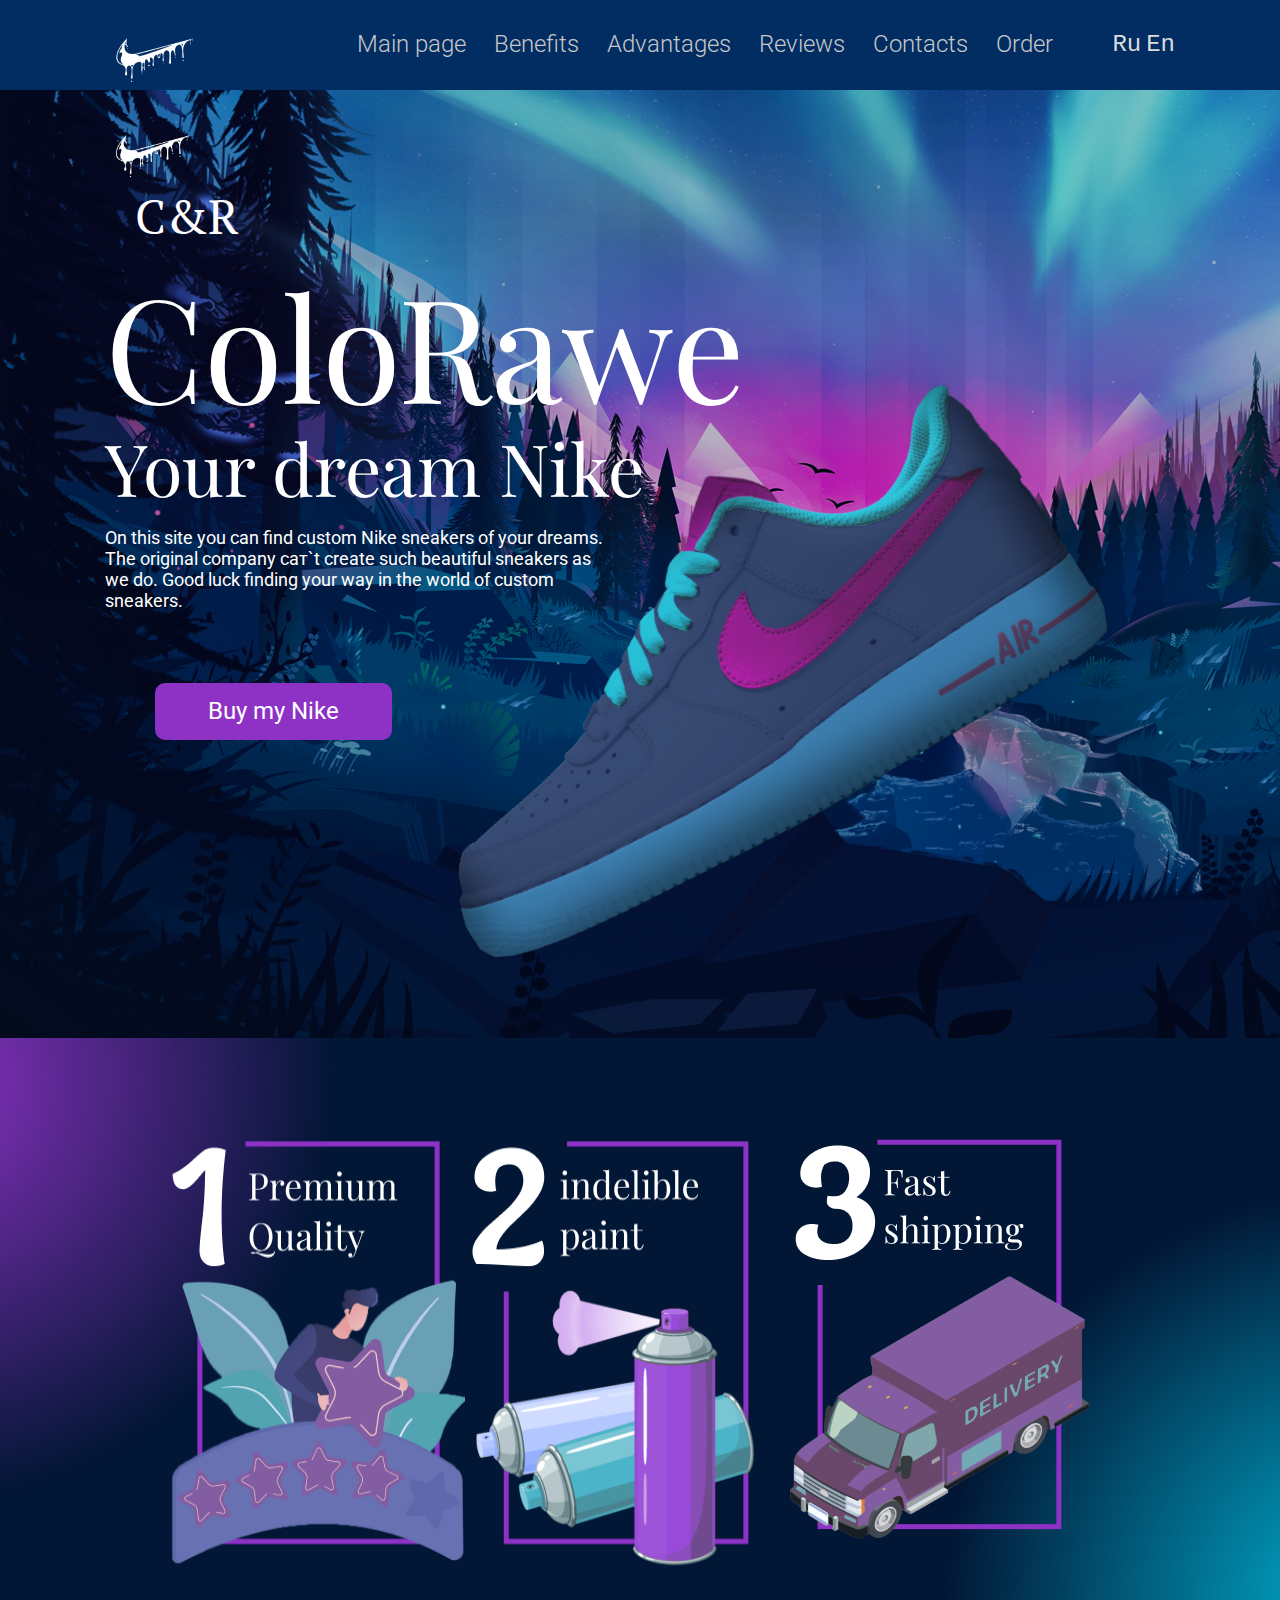
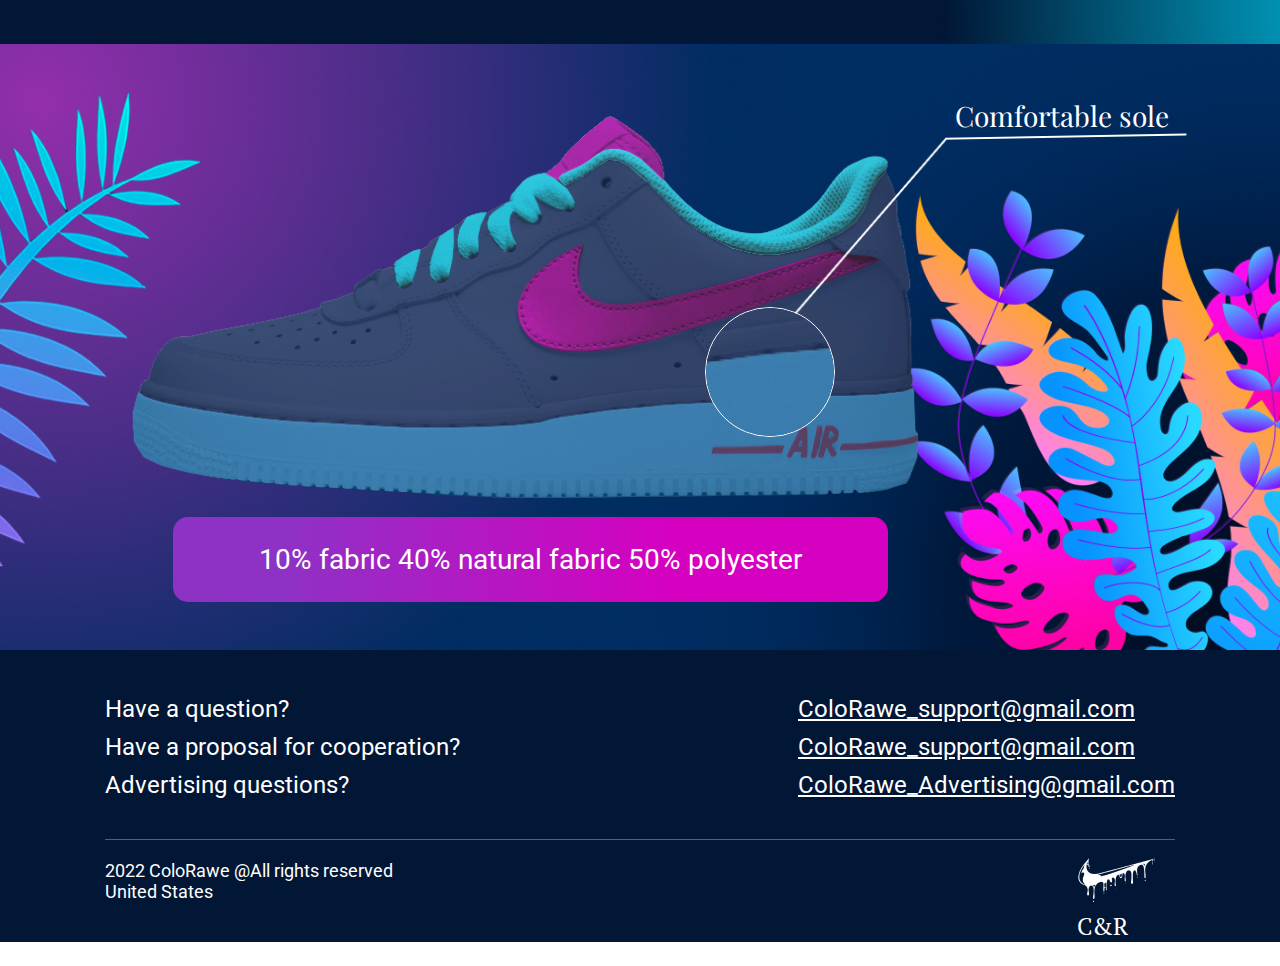
==== desktop.html @ e0882dcf "fix" ====
<!DOCTYPE html>
<html lang="en">

<head>
    <meta charset="UTF-8">
    <meta http-equiv="X-UA-Compatible" content="IE=edge">
    <meta name="viewport" content="width=device-width, initial-scale=1.0">
    <link rel="preconnect" href="https://fonts.googleapis.com">
    <link rel="preconnect" href="https://fonts.gstatic.com" crossorigin>
    <link
        href="https://fonts.googleapis.com/css2?family=PT+Serif&family=Playfair+Display&family=Roboto:wght@300;400&family=Salsa&display=swap"
        rel="stylesheet">
    <link rel="stylesheet" href="https://cdnjs.cloudflare.com/ajax/libs/modern-normalize/1.1.0/modern-normalize.css" />
    <link rel="stylesheet" href="https://cdnjs.cloudflare.com/ajax/libs/animate.css/4.1.1/animate.min.css" />
    <link rel="stylesheet" href="./css/style.min.css">
    <title>ColoRawe</title>
</head>

<body>
    <header class="header">
        <div class="container">
            <nav class="nav">
                <a class="header_logo" href="#">
                    <img src="./images/desktop/logo-desktop.png" alt="logo">
                </a>
                <ul class="menu list">
                    <li class="menu_item "><a class="menu_link" href="">Main page</a></li>
                    <li class="menu_item"><a class="menu_link" href="">Benefits</a></li>
                    <li class="menu_item"><a class="menu_link" href="">Advantages</a></li>
                    <li class="menu_item"><a class="menu_link" href="">Reviews</a></li>
                    <li class="menu_item"><a class="menu_link" href="">Contacts</a></li>
                    <li class="menu_item"><a class="menu_link" href="">Order</a></li>
                </ul>


                <frames class="language">
                    <samp class="language_ru">Ru</samp><samp class="language_en">En</samp>
                </frames>


            </nav>
        </div>
    </header>
    <!-- menu mobile -->
    <div class="mobile-menu" data-menu>
        <ul class="menu-mobile list">
            <li class="menu-mobile_item "><a class="menu_link menu--curren" href="">Main page</a></li>
            <li class="menu-mobile_item"><a class="menu_link" href="">Benefits</a></li>
            <li class="menu-mobile_item"><a class="menu_link" href="">Advantages</a></li>
            <li class="menu-mobile_item"><a class="menu_link" href="">Reviews</a></li>
            <li class="menu-mobile_item"><a class="menu_link" href="">Contacts</a></li>
            <li class="menu-mobile_item"><a class="menu_link" href="">Order</a></li>
        </ul>

        <ul class="mobile-language list">
            <li class="mobile-language_item"><a class="menu_link" href="">Ru</a></li>
            <li class="mobile-language_item"><a class="menu_link menu--curren" href="">En</a></li>
        </ul>
    </div>
    <main>

        <hero class="hero">
            <div class="container">
                <!-- button-mobile menu -->
                <button class="button-mobile " data-menu-button>
                    <svg class="icon-mobile " aria-label="Переключатель меню">
                        <use class="menu-icon" href="./images/icon/symbol-defs.svg#icon-burger"></use>
                        <use class="menu-close" href="/images/icon/symbol-defs.svg#icon-close"></use>
                    </svg>
                </button>

                <div class="hero__blok">
                    <a class="hero__logo" href="">
                        <img src="./images/desktop/logo-big-desktop.png" alt="">

                    </a>
                    <p class="hero__logo-text">С&R</p>
                    <h1 class="hero__title">ColoRawe</h1>
                    <h2 class="hero__second-title">Your dream Nike</h2>
                    <p class="hero__text">On this site you can find custom Nike sneakers of your dreams.
                        The original company caт`t create such beautiful
                        sneakers as we do.
                        Good luck finding your way in the world of custom sneakers.
                    </p>

                    <button type="button" class="button" data-modal-open>Buy my Nike</button>
                </div>
                <div class="hero__blok-img animate__animated animate__pulse">

                </div>


            </div>
        </hero>

        <section class="our-advantages">
            <div class="container">
                <ul class="our-advantages__list list">
                    <li class="our-advantages__item">
                        <img src="./images/star-desktop.png" alt="">
                    </li>
                    <li class="our-advantages__item">
                        <img src="./images/paint2-desktop.png" alt="">

                    </li>
                    <li class="our-advantages__item">
                        <img src="./images/shipping3-desktop.png" alt="">
                    </li>
                </ul>
            </div>
        </section>

        <section class="storage">
            <div class="container">
                <div class="storage__group">
                    <p class="storage__group-text">Comfortable sole</p>
                    <img class="storage__group-nike" src="./images/desktop/nike-botom-desktop.png" alt="">
                    <img class="storage__group-vector" src="./images/vector-7-desktop.png" alt="">
                    <img class="storage__group-mask" src="./images/mask-desktop.png" alt="">
                </div>

                <button class="storage__button">10% fabric 40% natural fabric 50% polyester</button>


            </div>
        </section>

        <!-- <section class="echoes">
            <div class="container">
                <h2 class="echoes_title">Reviews</h2>
                <ul class="echoes__list">
                    <li class="echoes__item1 fon">
                        <p class="echoes__text">Sneakers are very
                            comfortable and well
                            painted, nothing has
                            worn off in a year.</p>
                        <p class="echoes__time">25.11</p>
                        <img src="./images/desktop/ellipse1-desktop.png" alt="">
                        <h3 class="echoes__name">John Teylor</h3>
                        <p class="echoes__deit">With us from 2018</p>
                    </li>

                    <li class="echoes__item2 fon">
                        <p class="echoes__text">I'm very happy with this color scheme.
                            They match all my clothes.</p>
                        <p class="echoes__time">05.01</p>
                        <img src="./images/desktop/ellipse2-desktop.png" alt="">
                        <h3 class="echoes__name">Elizabeth Garsia</h3>
                        <p class="echoes__deit">With us from 2020</p>
                    </li>

                    <li class="echoes__item3 fon">
                        <p class="echoes__text">Just right if you need to go to a party.
                            I use them actively, the paint is super.</p>
                        <p class="echoes__time">18.06</p>
                        <img src="./images/ellipse.png" alt="">
                        <h3 class="echoes__name">Tom Maquare</h3>
                        <p class="echoes__deit">With us from 2019</p>
                    </li>
                </ul>
            </div>

        </section> -->

        <!-- <section class="application">
            <h2 class="application_title">Order</h2>
            <form class="application__form" autocomplete="off">
                <label class="form-field">
                    <input type="email" class="form-input" name="mail" placeholder=" " />
                    <span class="form-label ">І'мя</span>
                </label>

                <label class="form-field">
                    <input type="email" class="form-input" name="mail" placeholder=" " />
                    <span class="form-label">Пошта</span>

                </label>

                <label class="form-field">
                    <input type="email" class="form-input" name="mail" placeholder=" " />
                    <span class="form-label">Пошта</span>
                </label>

                <button type="button" class="application-button" data-form-open>Order my
                    Nike</button>
            </form>



        </section> -->

        <footer class="footer">
            <div class="container">
                <div class="footer-container1">
                    <ul class="footer-list list">
                        <li class="footer-item">Have a question?</li>
                        <li class="footer-item">Have a proposal for cooperation?</li>
                        <li class="footer-item">Advertising questions?</li>
                    </ul>
                    <div class="footer-email">
                        <ul class=" list">
                            <li class="footer-email__item"><a class="footer-email__link"
                                    href="">ColoRawe_support@gmail.com</a></li>
                            <li class="footer-email__item"><a class="footer-email__link"
                                    href="">ColoRawe_support@gmail.com</a> </li>
                            <li class=" footer-email__item"><a href=""
                                    class="footer-email__link">ColoRawe_Advertising@gmail.com</a></li>
                        </ul>
                    </div>

                </div>


                <div class="footer-container2">
                    <ul class="footer-list list">
                        <li class="footer-list__rights-reserved">2022 ColoRawe &#x40;All rights
                            reserved
                        </li>
                        <li class="footer-list__country">United States</li>
                    </ul>
                    <div>
                        <a class="footer_logo" href="">
                            <img src="./images/desktop/logo-desktop.png" alt="logo">
                        </a>
                        <p class="footer__logo-text">С&R</p>
                    </div>


                </div>
            </div>
        </footer>

        <!-- modal -->
        <div class="backdrop is-hidden" data-modal>
            <div class="modal">
                <div class="blok-modal">
                    <div>
                        <div class="modal-visa">
                            <h2 class="modal-title">Payment card</h2>
                            <div class="blok-form">
                                <div>
                                    <form class="visa-form">
                                        <label>
                                            <p class="text-form">Card number</p>
                                            <input type="number" class="visa-form__number" name="number"
                                                placeholder="1111 1111 1111 1111" />
                                        </label>

                                        <label>
                                            <p class="text-form">Date of ending</p>
                                            <input name="mail" class="visa-form__date" placeholder=" 01/01" name="date">
                                        </label>

                                        <label>
                                            <p class="text-form">Secret code</p>
                                            <input class="visa-form__date" name="code" placeholder="001" />
                                        </label>
                                    </form>
                                </div>

                                <div class="master-visa">
                                    <img class="master" src="./images/desktop/master-desktop.png" alt="">
                                    <img class="visa" src="./images/desktop/visa@2x-desktop.png" alt="">
                                </div>
                            </div>

                            <div>
                                <label class="checkbox-label">
                                    <input class="checkbox-input" type="checkbox" name="topic" value="js" />
                                    <span class="checkbox-icon"></span>
                                    <span class="checkbox-text">Remember data</span>
                                </label>
                            </div>
                        </div>

                        <div class="modal-form">
                            <h3 class="title-form">Final Order</h3>
                            <form class="final-order">
                                <input class="final-order__inpur" name="first name and last name"
                                    placeholder="Write your first name and last name ">
                                <input class="final-order__inpur" name="size" placeholder="Write your foot size ">
                            </form>
                            <img class="nike-form" src="./images/nike-form.png" alt="">
                            <p class="nike-form__price">299$</p>
                            <button type="submit" class="button button--form" data-modal-close>
                                Buy my Nike
                            </button>
                        </div>
                    </div>
                </div>

                <div class="modal__logo">
                    <a href="">
                        <img class="modal__logo" src="./images/desktop/logo-big-desktop.png" alt="">

                    </a>
                    <p class="modal__logo-text">С&R</p>
                </div>
            </div>
        </div>

        <!-- form -->
        <div class="backdrop-form is-hiddenForm" data-form>
            <div class="form">
                <a class="hero__logo" href="">
                    <img src="./images/desktop/logo-big-desktop.png" alt="">

                </a>
                <p class="hero__logo-text">С&R</p>

                <button type="submit" class="button" data-form-close>
                    Back to main page
                </button>

            </div>
        </div>

    </main>
    <script src="./js/mobile.js" type="module"></script>
    <script src="./js/modal.js" type="module"></script>
    <script src="./js/form.js" type="module"></script>

</body>

</html>
---- css/style.min.css ----
html{box-sizing:border-box}*,*::after,*::before{box-sizing:inherit}.list{margin:0;padding:0;list-style:none}address{font-style:normal}.visually-hidden{position:absolute !important;clip:rect(1px 1px 1px 1px);clip:rect(1px, 1px, 1px, 1px);padding:0 !important;border:0 !important;height:1px !important;width:1px !important;overflow:hidden}img{display:block;max-width:100%;height:auto}h1,h3,h2,h4,h5,h6,p,ul{margin-top:0}:root{--header-bg: #012D63;--menu-link:#C7C7C7;--footer-bg:#021635;--text-color: #fff;--order-color:#959595;--confirm-color:#8D8D8D;--hero-button-color:#8E32C6}body{font-family:"Roboto",sans-serif;font-style:normal;font-weight:400}.container{width:100%;padding-left:20px;padding-right:20px;margin-left:auto;margin-right:auto}@media screen and (min-width: 360px){.container{max-width:360px}}@media screen and (min-width: 1110px){.container{max-width:1110px}}@media screen and (min-width: 1110px){.header{top:0;height:90px;background-color:var(--header-bg);position:sticky;z-index:5}}.nav{display:flex}@media screen and (max-width: 480px){.nav{display:none}}.header_logo{display:block;padding-top:30px}.menu{display:flex;align-items:center;justify-content:center;margin-left:152px}@media screen and (max-width: 767.98px){.menu{display:none}}.menu_link{margin-right:28px;font-weight:300;font-size:24px;line-height:1.16;text-decoration:none;color:var(--menu-link)}.menu_item:last-child{margin-right:0px}.menu_link:hover,.menu_link:focus{color:var(--text-color)}.language{display:flex;align-items:center;justify-content:center;margin-left:auto}@media screen and (max-width: 767.98px){.language{display:none}}.language_ru,.language_en{margin-left:5px;font-weight:300;font-size:24px;line-height:1.16;color:#dcdcdc;cursor:pointer}.language_ru:hover,.language_en:hover{color:var(--text-color)}.button-mobile{position:absolute;z-index:120;background-color:rgba(0,0,0,0);border:none;display:-webkit-box}@media screen and (min-width: 768px){.button-mobile{display:none}}.icon-mobile{width:45px;height:25px;margin-left:280px;margin-top:44px}.menu-close{display:none}.is-open .menu-close{display:block}.is-open .menu-icon{display:none}.mobile-menu{position:fixed;top:0;right:0;right:-100%;z-index:100;display:flex;flex-direction:column;justify-content:space-between;padding-top:48px;padding-bottom:40px;padding-left:40px;width:100%;height:738px;flex-direction:column;background:#021635;opacity:.9;transition:right .5s}.mobile-menu.is-open{right:0}.menu-mobile{padding-top:50px}.menu-mobile_item{font-family:"Roboto";font-style:normal;font-weight:300;font-size:24px;line-height:28px;text-align:center;color:#c7c7c7;margin-bottom:57px}.mobile-language{justify-content:center;text-align:center;display:flex}.mobile-language_item{font-family:"Roboto";font-style:normal;font-weight:300;font-size:24px;line-height:28px;text-align:center;color:#c7c7c7}.menu--curren{color:wheat}.hero{overflow:hidden;background-repeat:no-repeat;background-position:center;background-size:cover;margin-left:auto;margin-right:auto;display:block;width:100%}@media screen and (min-width: 360px){.hero{background-image:url(../../images/mobile/bg-1.png);height:734px;position:relative}}@media screen and (min-width: 1110px){.hero{background-image:url(../../images/desktop/hero-desktop.png);height:948px;text-align:center}}@media screen and (min-width: 360px){.hero__blok{padding-top:10px}}@media screen and (min-width: 1110px){.hero__blok{width:640px;text-align:start}}.hero__logo{display:block}@media screen and (min-width: 360px){.hero__logo{width:96px;height:72px;padding-top:20px}}@media screen and (min-width: 1110px){.hero__logo{height:85px}}.hero__logo-text{font-family:"PT Serif";color:var(--text-color)}@media screen and (min-width: 360px){.hero__logo-text{font-weight:400;font-size:24px;line-height:32px;padding-left:10px}}@media screen and (min-width: 1110px){.hero__logo-text{font-size:48px;line-height:1.33;margin-bottom:0px;margin-left:20px}}.hero__title{font-family:"Playfair Display",sans-serif;color:var(--text-color)}@media screen and (min-width: 360px){.hero__title{font-weight:400;font-size:64px;line-height:85px;margin-bottom:0px}}@media screen and (min-width: 1110px){.hero__title{font-size:144px;line-height:1.33;margin-bottom:-20px}}.hero__second-title{font-family:"Playfair Display";color:var(--text-color)}@media screen and (min-width: 360px){.hero__second-title{font-weight:400;font-size:36px;line-height:48px;margin-bottom:15px}}@media screen and (min-width: 1110px){.hero__second-title{font-size:72px;line-height:1.33;margin-bottom:12px}}.hero__text{display:block;color:var(--text-color)}@media screen and (min-width: 360px){.hero__text{margin-bottom:71px;font-weight:400;font-size:18px;line-height:21px;width:305px}}@media screen and (min-width: 1110px){.hero__text{font-size:18px;line-height:1.16;width:500px}}.button{border:none;padding:20px 61px;display:block;border-radius:10px;font-size:24px;line-height:1.16;background-color:var(--hero-button-color);color:var(--text-color);color:var(--text-color);cursor:pointer;transition:color 250ms cubic-bezier(0.4, 0, 0.2, 1),background-color 250ms cubic-bezier(0.4, 0, 0.2, 1)}@media screen and (min-width: 360px){.button{padding:15px 53px;z-index:2;position:absolute;margin-left:50px}}.button:hover,.button:focus{background-color:var(--text-color);color:var(--hero-button-color)}.hero__blok-img{background-image:url(../../images/desktop/nike-desktop.png);display:block;background-repeat:no-repeat;background-position:center;background-size:contain;height:768px}@media screen and (min-width: 360px){.hero__blok-img{width:510px;margin-left:-100px;margin-top:-320px}}@media screen and (min-width: 1110px){.hero__blok-img{width:840px;margin-top:-400px;margin-left:200px}}@media screen and (min-width: 360px){.our-advantages{background-image:url(../../images/mobile/bg-2.png);display:block}}@media screen and (min-width: 1110px){.our-advantages{padding-top:55px;padding-bottom:80px;height:606px;margin-left:auto;margin-right:auto;text-align:center;display:block;background-image:url(../../images/desktop/group-1-desktop.png);background-repeat:no-repeat;background-position:center;background-size:cover}}@media screen and (min-width: 360px){.our-advantages__list{display:inline}}@media screen and (min-width: 1110px){.our-advantages__list{display:flex;justify-content:center}}@media screen and (min-width: 360px){.our-advantages__item{text-align:center;display:flex;margin-right:0px;justify-content:center}}@media screen and (min-width: 1440px){.our-advantages__item{margin-right:101px}}.our-advantages__item:last-child{margin-right:0px}@media screen and (min-width: 360px){.storage{background-image:url(../../images/mobile/fl2-bg-3.png),url(../../images/mobile/fl-bg-3.png),url(../../images/mobile/bg-3.png);background-repeat:no-repeat;background-position:bottom 0px left 0px,bottom 0px right 0px,center;background-size:96px,140px,cover;height:360px}}@media screen and (min-width: 1110px){.storage{padding-top:63px;padding-bottom:82px;height:606px;margin-left:auto;margin-right:auto;text-align:center;display:block;background-image:url(../../images/desktop/group-2-desktop.png);background-repeat:no-repeat;background-position:center;background-size:cover}}.storage__group{position:relative}.storage__group-text{position:absolute;font-family:"Playfair Display";color:var(--text-color)}@media screen and (min-width: 360px){.storage__group-text{font-size:14px;line-height:19px;margin-left:60px;margin-top:250px}}@media screen and (min-width: 1110px){.storage__group-text{margin-left:850px;margin-top:-10px;font-size:28px;line-height:37px}}.storage__group-vector{position:absolute}@media screen and (min-width: 360px){.storage__group-vector{height:145px;transform:rotate(180deg);margin-left:60px;margin-top:-20px;margin-right:20px;width:185px}}@media screen and (min-width: 1110px){.storage__group-vector{transform:rotate(-1deg);width:403px;height:183px;margin-top:-370px;margin-left:680px}}.storage__group-mask{position:absolute;border:1px solid #fff;border-radius:50%}@media screen and (min-width: 360px){.storage__group-mask{width:45px;margin-left:228px;margin-top:-68px;margin-top:-60px}}@media screen and (min-width: 1110px){.storage__group-mask{width:130px;margin-left:600px;margin-top:-200px}}.storage__button{z-index:1;background:linear-gradient(91.33deg, #8E32C6 15.44%, #D600C0 69.67%);border:none;border-radius:15px;cursor:pointer;color:#fff;position:relative}@media screen and (min-width: 360px){.storage__button{width:305px;font-weight:400;font-size:14px;line-height:16px;padding:11px 6px;margin-top:150px}}@media screen and (min-width: 1110px){.storage__button{font-family:"Roboto";font-style:normal;font-weight:400;font-size:28px;line-height:33px;width:715px;padding:26px 64px;margin-right:220px;margin-top:10px}}.storage__button::before,.storage__button::after{content:"";display:block;position:absolute;border-radius:15px;height:100%;background:rgba(0,0,0,0);transition:all 1s ease-out;opacity:0}.storage__button:hover::before{opacity:1;z-index:-1;bottom:-4px;left:4px;width:calc(100% - 8px);background:linear-gradient(91.33deg, rgba(142, 50, 198, 0.6) 15.44%, rgba(214, 0, 192, 0.6) 69.67%)}.storage__button:hover::after{opacity:1;z-index:-2;bottom:-8px;left:8px;width:calc(100% - 16px);background:linear-gradient(91.33deg, rgba(142, 50, 198, 0.6) 15.44%, rgba(214, 0, 192, 0.6) 69.67%)}.echoes{padding-top:35px;padding-bottom:70px;height:522px;margin-left:auto;margin-right:auto;text-align:center;display:block;background-image:url(../../images/desktop/flower-desktop.png),url(../../images/group3-desktop.png);background-repeat:no-repeat;background-position:bottom 0px left 0px,center;background-size:360px,cover}.echoes_title{font-family:"Playfair Display";font-size:48px;line-height:1.33;text-align:center;color:var(--text-color)}.echoes__list{display:flex;justify-content:flex-end}.fon{z-index:1;display:block;padding-top:49px;padding-left:18px;padding-right:9px;width:255px;height:292px;border:none;border-radius:15px;margin-right:94px;position:relative}.fon:last-child{margin-right:0px}.echoes__item1{background:linear-gradient(136.55deg, #00E5E6 7.29%, #00A8F7 26.04%, #9A76F9 62.5%, #CC5EC2 100%)}.echoes__item1::before,.echoes__item1::after{content:"";display:block;position:absolute;border-radius:15px;height:100%;background:rgba(0,0,0,0);transition:all 1s ease-out;opacity:0}.echoes__item1:hover::before{opacity:1;z-index:-1;bottom:-4px;left:4px;width:calc(100% - 8px);background:linear-gradient(136.55deg, #00E5E6 7.29%, #00A8F7 26.04%, #9A76F9 62.5%, #CC5EC2 100%)}.echoes__item1:hover::after{opacity:1;z-index:-2;bottom:-8px;left:8px;width:calc(100% - 16px);background:linear-gradient(136.55deg, #00E5E6 7.29%, #00A8F7 26.04%, #9A76F9 62.5%, #CC5EC2 100%)}.echoes__item2{background:linear-gradient(136.55deg, #FF68B4 0%, #FF45E1 26.04%, #CE3AFF 62.84%, #8961FF 100%)}.echoes__item2::before,.echoes__item2::after{content:"";display:block;position:absolute;border-radius:15px;height:100%;background:rgba(0,0,0,0);transition:all 1s ease-out;opacity:0}.echoes__item2:hover::before{opacity:1;z-index:-1;bottom:-4px;left:4px;width:calc(100% - 8px);background:linear-gradient(136.55deg, #FF68B4 0%, #FF45E1 26.04%, #CE3AFF 62.84%, #8961FF 100%)}.echoes__item2:hover::after{opacity:1;z-index:-2;bottom:-8px;left:8px;width:calc(100% - 16px);background:linear-gradient(136.55deg, #FF68B4 0%, #FF45E1 26.04%, #CE3AFF 62.84%, #8961FF 100%)}.echoes__item3{background:linear-gradient(142.67deg, #FFE128 0%, #FF9B5C 30.21%, #FF8381 63.29%, #FF5489 100%)}.echoes__item3::before,.echoes__item3::after{content:"";display:block;position:absolute;border-radius:15px;height:100%;background:rgba(0,0,0,0);transition:all 1s ease-out;opacity:0}.echoes__item3:hover::before{opacity:1;z-index:-1;bottom:-4px;left:4px;width:calc(100% - 8px);background:linear-gradient(142.67deg, #FFE128 0%, #FF9B5C 30.21%, #FF8381 63.29%, #FF5489 100%)}.echoes__item3:hover::after{opacity:1;z-index:-2;bottom:-8px;left:8px;width:calc(100% - 16px);background:linear-gradient(142.67deg, #FFE128 0%, #FF9B5C 30.21%, #FF8381 63.29%, #FF5489 100%)}.echoes__text{text-align:start;font-size:24px;line-height:1.16;color:var(--text-color)}.echoes__time{text-align:start;font-size:14px;line-height:1.14;color:var(--confirm-color)}.echoes__name{font-size:14px;line-height:1.14;color:var(--text-color)}.echoes__deit{font-size:12px;line-height:1.16;color:var(--confirm-color)}.application{padding-top:55px;padding-bottom:80px;height:510px;margin-left:auto;margin-right:auto;text-align:center;display:block;background-image:url(../../images/desktop/group-4-desktop.png);background-repeat:no-repeat;background-position:center;background-size:cover}.application_title{font-family:"Playfair Display";font-size:48px;line-height:1.33;text-align:center;color:var(--text-color)}.application__form{display:inline-block;padding:20px;margin:20px;width:600px}.form-field{display:block;position:relative;margin-bottom:20px}.form-label{position:absolute;top:50%;left:40px;transform:translateY(-50%);transition:transform 250ms linear}.form-input{width:100%;margin:0;padding:10px 20px;padding-left:40px;font:inherit;border-radius:3px;border:1px solid #2a2a2a}.form-field:focus-within{background-color:blue}.form-field:focus-within>.form-label,.form-input:not(:placeholder-shown)+.form-label{transform:translateY(-50px)}.form--button{display:inline-block}.application-button{margin-left:150px;padding:20px 61px;display:block;border-radius:10px;font-size:24px;line-height:1.16;background-color:var(--hero-button-color);color:var(--text-color);color:var(--text-color);cursor:pointer;transition:color 250ms cubic-bezier(0.4, 0, 0.2, 1),background-color 250ms cubic-bezier(0.4, 0, 0.2, 1)}.application-button:hover,.application-button:focus{background-color:var(--text-color);color:var(--hero-button-color)}.footer{background-color:#021635}@media screen and (min-width: 1110px){.footer{padding-top:45px;padding-bottom:50px;height:292px}}@media screen and (min-width: 360px){.footer-container1{margin-bottom:12px;border-bottom:1px solid #5e5e5e;display:block}}@media screen and (min-width: 1110px){.footer-container1{display:flex;justify-content:space-between;margin-bottom:20px;border-bottom:1px solid #5e5e5e}}@media screen and (min-width: 360px){.footer-container2{display:flex}}@media screen and (min-width: 1110px){.footer-container2{display:flex;justify-content:space-between;margin-bottom:20px}}.footer-list{color:#fff}@media screen and (min-width: 360px){.footer-list{font-size:14px;line-height:16px}}@media screen and (min-width: 1110px){.footer-list{font-size:24px;line-height:28px}}@media screen and (min-width: 360px){.footer-email{display:flex;margin-bottom:30px;justify-content:flex-start;flex-direction:row-reverse;align-items:center}}@media screen and (min-width: 1110px){.footer-email{margin-left:auto}}.footer-item{margin-bottom:10px}.footer-email__item{margin-bottom:10px}.footer-email__link{font-family:"Roboto";font-style:normal;font-weight:400;text-decoration-line:underline;color:#fff}@media screen and (min-width: 360px){.footer-email__link{font-size:14px;line-height:16px}}@media screen and (min-width: 1110px){.footer-email__link{font-size:24px;line-height:28px}}.footer-list__rights-reserved{color:#fff}@media screen and (min-width: 360px){.footer-list__rights-reserved{font-size:14px;line-height:16px}}@media screen and (min-width: 1110px){.footer-list__rights-reserved{font-size:18px;line-height:21px}}.footer-list__country{font-family:"Roboto";font-style:normal;font-weight:400;font-size:18px;line-height:21px;color:#fff}.footer_logo{display:block}@media screen and (min-width: 360px){.footer_logo{width:65px}}@media screen and (min-width: 1110px){.footer_logo{margin-top:-10px;width:108px}}.footer__logo-text{display:block;font-family:"PT Serif";font-style:normal;font-weight:400;color:#fff}@media screen and (min-width: 360px){.footer__logo-text{margin-left:10px;font-size:14px;line-height:19px}}@media screen and (min-width: 1110px){.footer__logo-text{font-size:24px;line-height:32px;margin-left:10px}}.backdrop{position:fixed;overflow:auto;top:0;left:0;width:100%;height:100%;z-index:120;background-color:rgba(0,0,0,.2)}.backdrop.is-hidden{visibility:hidden;opacity:0;pointer-events:none}.modal{background-image:url(../../images/desktop/flower-desktop.png),url(../../images/desktop/group5-desktop.png);background-repeat:no-repeat;background-position:bottom 0px left 0px,center;background-size:355px,cover;border-radius:4px;padding:40px;position:absolute;top:50%;left:50%;width:100%;transform:translate(-50%, -50%);max-width:1440px;min-height:1024px;display:flex;justify-content:space-between}.modal-visa{position:relative;display:flex;display:block;margin-left:167px;margin-top:100px;margin-bottom:25px;width:575px;background:rgba(168,168,168,.26)}.modal-title{text-align:center;padding-top:15px;font-family:"Roboto";font-style:normal;font-weight:400;font-size:28px;line-height:33px;color:#fff}.blok-form{display:flex}.visa-form{margin-right:65px;padding-left:27px;padding-bottom:22px}.text-form{margin-bottom:10px;font-family:"Roboto";font-style:normal;font-weight:400;font-size:18px;line-height:21px;color:#fff}.visa-form__number{padding:9px 6px;background:#2c4d74;border:1px solid #000;max-width:194px;margin-bottom:20px}.visa-form__number::placeholder{font-family:"Roboto";font-style:normal;font-weight:400;font-size:18px;line-height:21px;color:gray}.visa-form__date{padding:9px 6px;background:#2c4d74;border:1px solid #000;width:67px}.visa-form__date::placeholder{font-family:"Roboto";font-style:normal;font-weight:400;font-size:18px;line-height:21px;color:gray}.master-visa{justify-content:space-evenly;display:flex;flex-wrap:wrap;align-content:space-between;align-items:flex-start;flex-direction:row-reverse}.master{width:125px;margin-right:13px;display:block;background-color:#fff;padding:18px}.visa{width:125px;margin-right:13px;display:block;background-color:#fff;padding:28px 10px}.checkbox-input:checked{width:50px;height:50px}.checkbox-input{position:absolute !important;clip:rect(1px 1px 1px 1px);clip:rect(1px, 1px, 1px, 1px);padding:0 !important;border:0 !important;height:1px !important;width:1px !important;overflow:hidden}.checkbox-icon{content:"";display:inline-block;width:23px;height:23px;margin-right:5px;border:2px solid #000;border-radius:3px;transition:transform 250ms linear}.checkbox-input:checked+.checkbox-icon{transform:scale(1.2);background-image:url(../../images/icon/full-check.svg);background-color:blue;border-color:blue;background-size:contain;background-origin:border-box}.checkbox-label{display:flex;align-items:center;justify-content:center;right:30px;bottom:25px;position:absolute}.checkbox-text{font-family:"Roboto";font-style:normal;font-weight:400;font-size:18px;line-height:21px;color:#fff;transition:transform 250ms linear}.checkbox-input:checked~.checkbox-text{transform:translateX(20px)}.title-form{font-family:"Roboto";font-style:normal;font-weight:400;font-size:36px;line-height:42px;color:#fff;margin-left:366px;margin-bottom:11px}.modal__logo{margin-right:55px;display:block}.modal__logo-text{font-family:"PT Serif";font-style:normal;font-weight:400;font-size:48px;line-height:64px;color:#fff}.final-order{margin-left:162px}.final-order__inpur{display:block;margin-bottom:28px;min-width:580px;height:50px;padding:10px 108px 8px 22px;background:#fff;border:1px solid #000;border-radius:50px}.final-order__inpur::placeholder{font-family:"Roboto";font-style:normal;font-weight:400;font-size:28px;line-height:33px;color:#959595}.nike-form{padding:26px 7px 24px 8px;border:1px solid #fff;border-radius:10px;margin-left:350px;margin-bottom:10px}.nike-form__price{font-family:"Roboto";font-style:normal;font-weight:400;font-size:28px;line-height:33px;color:#fff;margin-left:421px}.button--form{margin-left:325px}.backdrop-form{position:fixed;overflow:auto;top:0;left:0;width:100%;height:100%;z-index:120;background-color:rgba(0,0,0,.2)}.backdrop-form.is-hiddenForm{visibility:hidden;opacity:0;pointer-events:none}.form{background-image:url(../../images/modal-form.png);background-repeat:no-repeat;background-position:center;background-size:cover;border-radius:4px;padding:40px;position:absolute;top:50%;left:50%;width:100%;transform:translate(-50%, -50%);max-width:1440px;min-height:1024px}/*# sourceMappingURL=style.min.css.map */
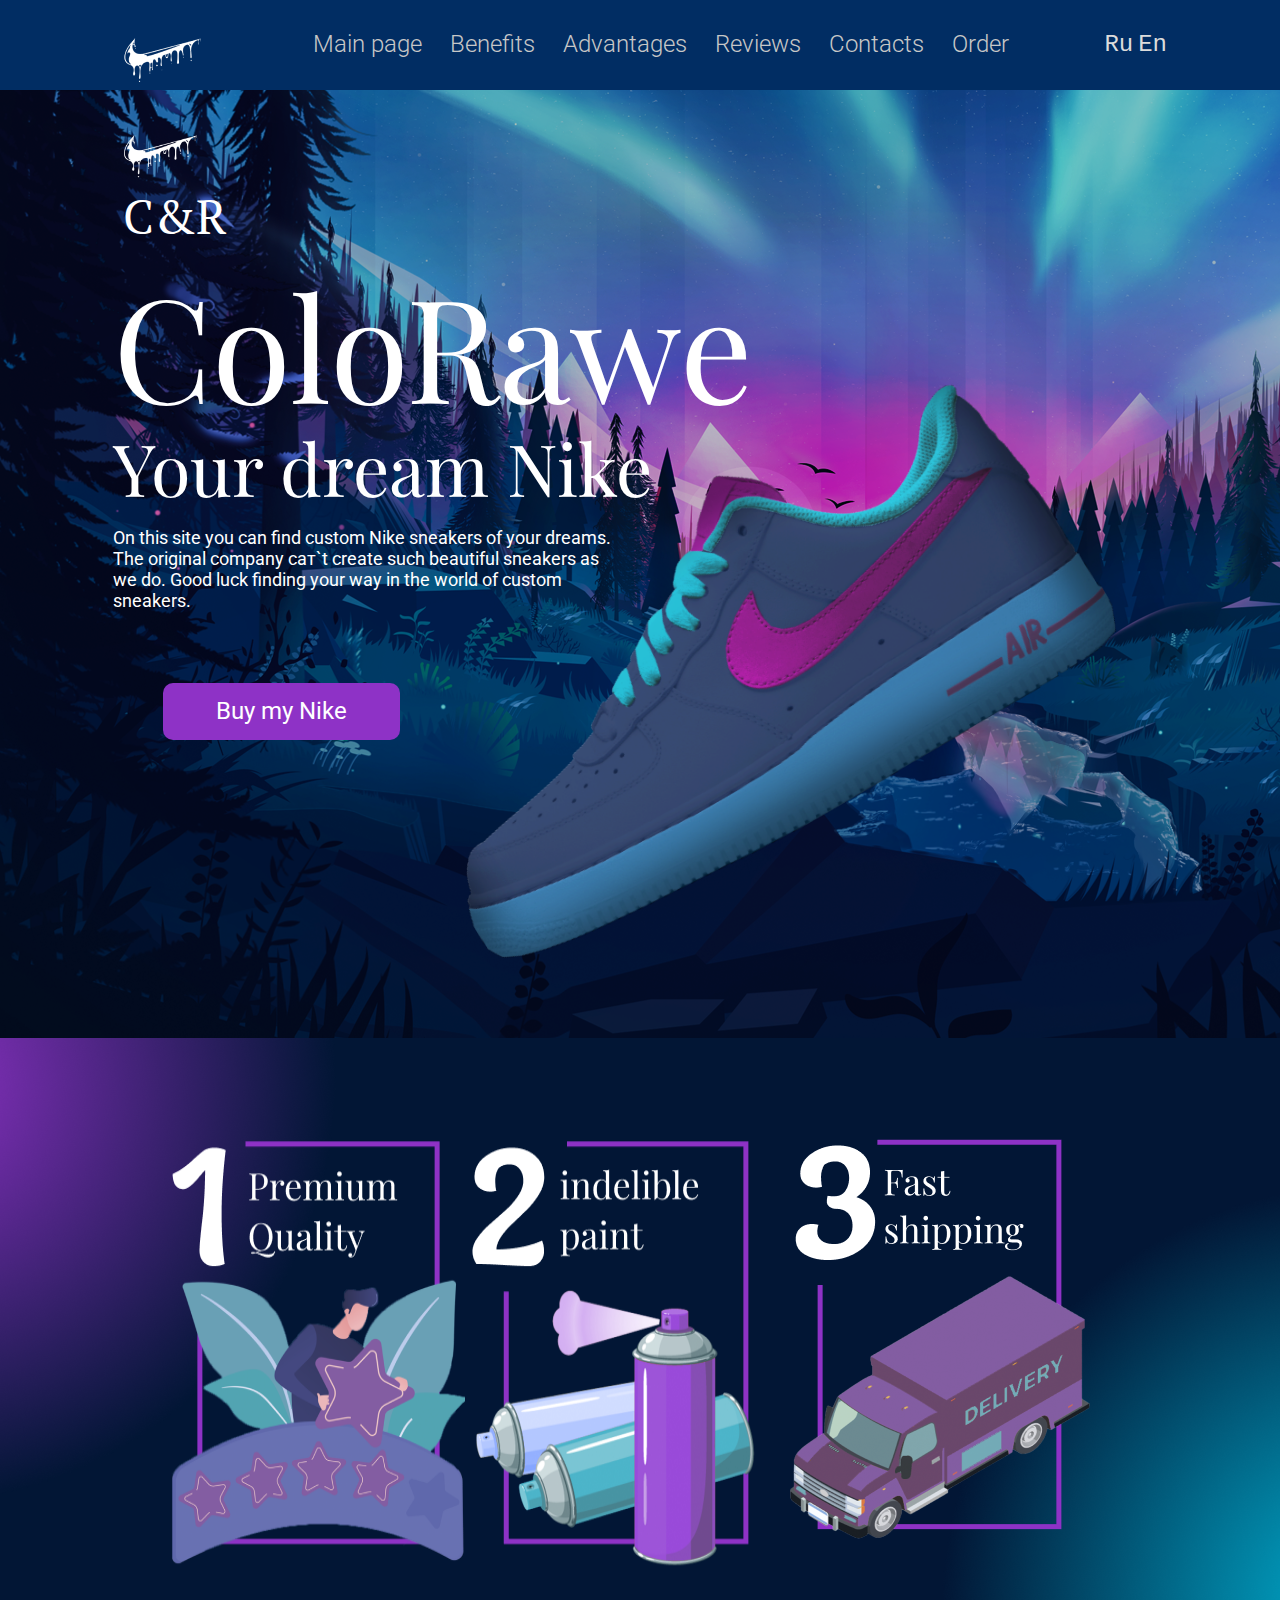
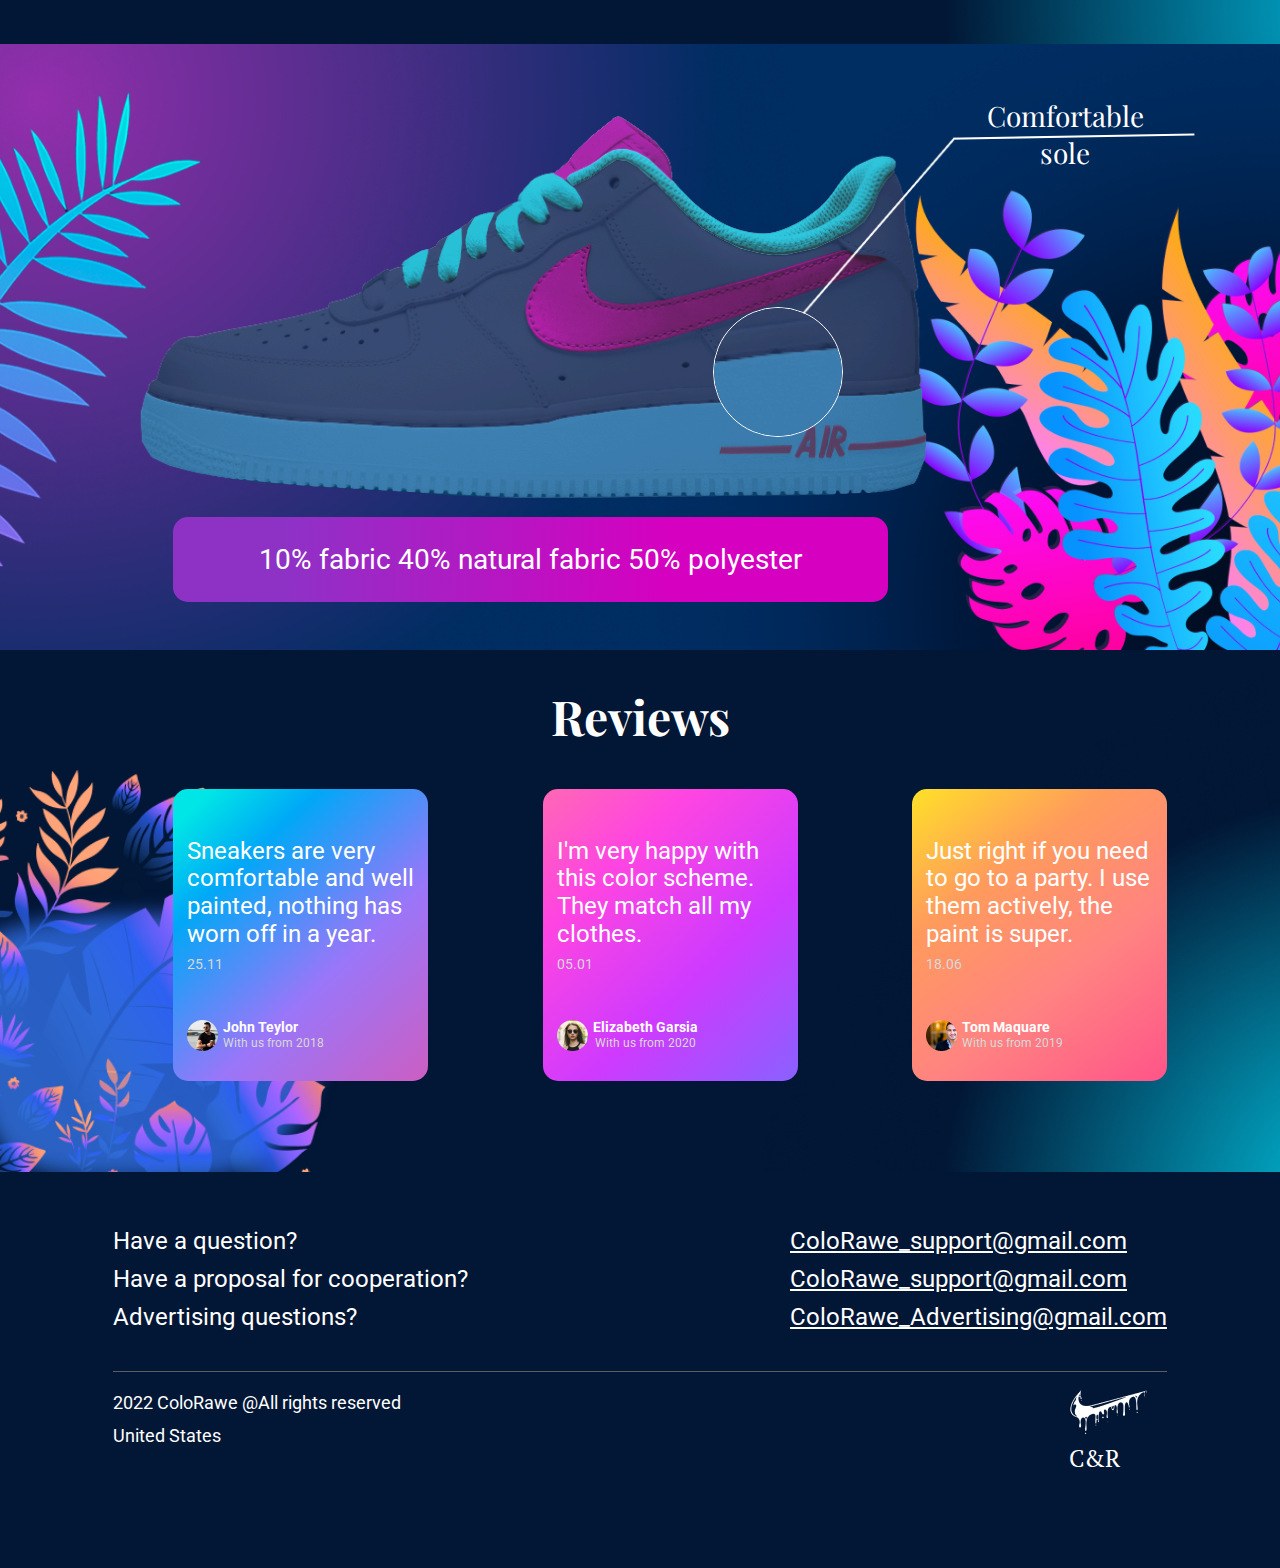
==== commit 0d8ff310: "адаптація форми модалки" ====
--- a/desktop.html
+++ b/desktop.html
@@ -125,42 +125,62 @@
             </div>
         </section>
 
-        <!-- <section class="echoes">
+        <section class="echoes">
             <div class="container">
                 <h2 class="echoes_title">Reviews</h2>
-                <ul class="echoes__list">
+                <ul class="echoes-list__list">
                     <li class="echoes__item1 fon">
                         <p class="echoes__text">Sneakers are very
                             comfortable and well
                             painted, nothing has
                             worn off in a year.</p>
                         <p class="echoes__time">25.11</p>
-                        <img src="./images/desktop/ellipse1-desktop.png" alt="">
-                        <h3 class="echoes__name">John Teylor</h3>
-                        <p class="echoes__deit">With us from 2018</p>
+                        <div class="echoes__blok">
+                            <div class="echoes__blok1">
+                                <img src="./images/desktop/ellipse1-desktop.png" alt="">
+                            </div>
+                            <div class="echoes__blok2">
+                                <h3 class="echoes__name">John Teylor</h3>
+                                <p class="echoes__deit">With us from 2018</p>
+                            </div>
+                        </div>
                     </li>
 
                     <li class="echoes__item2 fon">
                         <p class="echoes__text">I'm very happy with this color scheme.
                             They match all my clothes.</p>
                         <p class="echoes__time">05.01</p>
-                        <img src="./images/desktop/ellipse2-desktop.png" alt="">
-                        <h3 class="echoes__name">Elizabeth Garsia</h3>
-                        <p class="echoes__deit">With us from 2020</p>
+                        <div class="echoes__blok">
+                            <div class="echoes__blok1"><img src="./images/desktop/ellipse2-desktop.png" alt=""></div>
+                            <div class="echoes__blok2">
+                                <h3 class="echoes__name">Elizabeth Garsia</h3>
+                                <p class="echoes__deit">With us from 2020</p>
+                            </div>
+                        </div>
+
+
                     </li>
 
                     <li class="echoes__item3 fon">
                         <p class="echoes__text">Just right if you need to go to a party.
                             I use them actively, the paint is super.</p>
                         <p class="echoes__time">18.06</p>
-                        <img src="./images/ellipse.png" alt="">
-                        <h3 class="echoes__name">Tom Maquare</h3>
-                        <p class="echoes__deit">With us from 2019</p>
+                        <div class="echoes__blok">
+                            <div class="echoes__blok1">
+                                <img src="./images/ellipse.png" alt="">
+                            </div>
+                            <div class="echoes__blok2">
+                                <h3 class="echoes__name">Tom Maquare</h3>
+                                <p class="echoes__deit">With us from 2019</p>
+                            </div>
+                        </div>
+
+
                     </li>
                 </ul>
             </div>
 
-        </section> -->
+        </section>
 
         <!-- <section class="application">
             <h2 class="application_title">Order</h2>
--- a/css/style.min.css
+++ b/css/style.min.css
@@ -1 +1 @@
-html{box-sizing:border-box}*,*::after,*::before{box-sizing:inherit}.list{margin:0;padding:0;list-style:none}address{font-style:normal}.visually-hidden{position:absolute !important;clip:rect(1px 1px 1px 1px);clip:rect(1px, 1px, 1px, 1px);padding:0 !important;border:0 !important;height:1px !important;width:1px !important;overflow:hidden}img{display:block;max-width:100%;height:auto}h1,h3,h2,h4,h5,h6,p,ul{margin-top:0}:root{--header-bg: #012D63;--menu-link:#C7C7C7;--footer-bg:#021635;--text-color: #fff;--order-color:#959595;--confirm-color:#8D8D8D;--hero-button-color:#8E32C6}body{font-family:"Roboto",sans-serif;font-style:normal;font-weight:400}.container{width:100%;padding-left:20px;padding-right:20px;margin-left:auto;margin-right:auto}@media screen and (min-width: 360px){.container{max-width:360px}}@media screen and (min-width: 1110px){.container{max-width:1110px}}@media screen and (min-width: 1110px){.header{top:0;height:90px;background-color:var(--header-bg);position:sticky;z-index:5}}.nav{display:flex}@media screen and (max-width: 480px){.nav{display:none}}.header_logo{display:block;padding-top:30px}.menu{display:flex;align-items:center;justify-content:center;margin-left:152px}@media screen and (max-width: 767.98px){.menu{display:none}}.menu_link{margin-right:28px;font-weight:300;font-size:24px;line-height:1.16;text-decoration:none;color:var(--menu-link)}.menu_item:last-child{margin-right:0px}.menu_link:hover,.menu_link:focus{color:var(--text-color)}.language{display:flex;align-items:center;justify-content:center;margin-left:auto}@media screen and (max-width: 767.98px){.language{display:none}}.language_ru,.language_en{margin-left:5px;font-weight:300;font-size:24px;line-height:1.16;color:#dcdcdc;cursor:pointer}.language_ru:hover,.language_en:hover{color:var(--text-color)}.button-mobile{position:absolute;z-index:120;background-color:rgba(0,0,0,0);border:none;display:-webkit-box}@media screen and (min-width: 768px){.button-mobile{display:none}}.icon-mobile{width:45px;height:25px;margin-left:280px;margin-top:44px}.menu-close{display:none}.is-open .menu-close{display:block}.is-open .menu-icon{display:none}.mobile-menu{position:fixed;top:0;right:0;right:-100%;z-index:100;display:flex;flex-direction:column;justify-content:space-between;padding-top:48px;padding-bottom:40px;padding-left:40px;width:100%;height:738px;flex-direction:column;background:#021635;opacity:.9;transition:right .5s}.mobile-menu.is-open{right:0}.menu-mobile{padding-top:50px}.menu-mobile_item{font-family:"Roboto";font-style:normal;font-weight:300;font-size:24px;line-height:28px;text-align:center;color:#c7c7c7;margin-bottom:57px}.mobile-language{justify-content:center;text-align:center;display:flex}.mobile-language_item{font-family:"Roboto";font-style:normal;font-weight:300;font-size:24px;line-height:28px;text-align:center;color:#c7c7c7}.menu--curren{color:wheat}.hero{overflow:hidden;background-repeat:no-repeat;background-position:center;background-size:cover;margin-left:auto;margin-right:auto;display:block;width:100%}@media screen and (min-width: 360px){.hero{background-image:url(../../images/mobile/bg-1.png);height:734px;position:relative}}@media screen and (min-width: 1110px){.hero{background-image:url(../../images/desktop/hero-desktop.png);height:948px;text-align:center}}@media screen and (min-width: 360px){.hero__blok{padding-top:10px}}@media screen and (min-width: 1110px){.hero__blok{width:640px;text-align:start}}.hero__logo{display:block}@media screen and (min-width: 360px){.hero__logo{width:96px;height:72px;padding-top:20px}}@media screen and (min-width: 1110px){.hero__logo{height:85px}}.hero__logo-text{font-family:"PT Serif";color:var(--text-color)}@media screen and (min-width: 360px){.hero__logo-text{font-weight:400;font-size:24px;line-height:32px;padding-left:10px}}@media screen and (min-width: 1110px){.hero__logo-text{font-size:48px;line-height:1.33;margin-bottom:0px;margin-left:20px}}.hero__title{font-family:"Playfair Display",sans-serif;color:var(--text-color)}@media screen and (min-width: 360px){.hero__title{font-weight:400;font-size:64px;line-height:85px;margin-bottom:0px}}@media screen and (min-width: 1110px){.hero__title{font-size:144px;line-height:1.33;margin-bottom:-20px}}.hero__second-title{font-family:"Playfair Display";color:var(--text-color)}@media screen and (min-width: 360px){.hero__second-title{font-weight:400;font-size:36px;line-height:48px;margin-bottom:15px}}@media screen and (min-width: 1110px){.hero__second-title{font-size:72px;line-height:1.33;margin-bottom:12px}}.hero__text{display:block;color:var(--text-color)}@media screen and (min-width: 360px){.hero__text{margin-bottom:71px;font-weight:400;font-size:18px;line-height:21px;width:305px}}@media screen and (min-width: 1110px){.hero__text{font-size:18px;line-height:1.16;width:500px}}.button{border:none;padding:20px 61px;display:block;border-radius:10px;font-size:24px;line-height:1.16;background-color:var(--hero-button-color);color:var(--text-color);color:var(--text-color);cursor:pointer;transition:color 250ms cubic-bezier(0.4, 0, 0.2, 1),background-color 250ms cubic-bezier(0.4, 0, 0.2, 1)}@media screen and (min-width: 360px){.button{padding:15px 53px;z-index:2;position:absolute;margin-left:50px}}.button:hover,.button:focus{background-color:var(--text-color);color:var(--hero-button-color)}.hero__blok-img{background-image:url(../../images/desktop/nike-desktop.png);display:block;background-repeat:no-repeat;background-position:center;background-size:contain;height:768px}@media screen and (min-width: 360px){.hero__blok-img{width:510px;margin-left:-100px;margin-top:-320px}}@media screen and (min-width: 1110px){.hero__blok-img{width:840px;margin-top:-400px;margin-left:200px}}@media screen and (min-width: 360px){.our-advantages{background-image:url(../../images/mobile/bg-2.png);display:block}}@media screen and (min-width: 1110px){.our-advantages{padding-top:55px;padding-bottom:80px;height:606px;margin-left:auto;margin-right:auto;text-align:center;display:block;background-image:url(../../images/desktop/group-1-desktop.png);background-repeat:no-repeat;background-position:center;background-size:cover}}@media screen and (min-width: 360px){.our-advantages__list{display:inline}}@media screen and (min-width: 1110px){.our-advantages__list{display:flex;justify-content:center}}@media screen and (min-width: 360px){.our-advantages__item{text-align:center;display:flex;margin-right:0px;justify-content:center}}@media screen and (min-width: 1440px){.our-advantages__item{margin-right:101px}}.our-advantages__item:last-child{margin-right:0px}@media screen and (min-width: 360px){.storage{background-image:url(../../images/mobile/fl2-bg-3.png),url(../../images/mobile/fl-bg-3.png),url(../../images/mobile/bg-3.png);background-repeat:no-repeat;background-position:bottom 0px left 0px,bottom 0px right 0px,center;background-size:96px,140px,cover;height:360px}}@media screen and (min-width: 1110px){.storage{padding-top:63px;padding-bottom:82px;height:606px;margin-left:auto;margin-right:auto;text-align:center;display:block;background-image:url(../../images/desktop/group-2-desktop.png);background-repeat:no-repeat;background-position:center;background-size:cover}}.storage__group{position:relative}.storage__group-text{position:absolute;font-family:"Playfair Display";color:var(--text-color)}@media screen and (min-width: 360px){.storage__group-text{font-size:14px;line-height:19px;margin-left:60px;margin-top:250px}}@media screen and (min-width: 1110px){.storage__group-text{margin-left:850px;margin-top:-10px;font-size:28px;line-height:37px}}.storage__group-vector{position:absolute}@media screen and (min-width: 360px){.storage__group-vector{height:145px;transform:rotate(180deg);margin-left:60px;margin-top:-20px;margin-right:20px;width:185px}}@media screen and (min-width: 1110px){.storage__group-vector{transform:rotate(-1deg);width:403px;height:183px;margin-top:-370px;margin-left:680px}}.storage__group-mask{position:absolute;border:1px solid #fff;border-radius:50%}@media screen and (min-width: 360px){.storage__group-mask{width:45px;margin-left:228px;margin-top:-68px;margin-top:-60px}}@media screen and (min-width: 1110px){.storage__group-mask{width:130px;margin-left:600px;margin-top:-200px}}.storage__button{z-index:1;background:linear-gradient(91.33deg, #8E32C6 15.44%, #D600C0 69.67%);border:none;border-radius:15px;cursor:pointer;color:#fff;position:relative}@media screen and (min-width: 360px){.storage__button{width:305px;font-weight:400;font-size:14px;line-height:16px;padding:11px 6px;margin-top:150px}}@media screen and (min-width: 1110px){.storage__button{font-family:"Roboto";font-style:normal;font-weight:400;font-size:28px;line-height:33px;width:715px;padding:26px 64px;margin-right:220px;margin-top:10px}}.storage__button::before,.storage__button::after{content:"";display:block;position:absolute;border-radius:15px;height:100%;background:rgba(0,0,0,0);transition:all 1s ease-out;opacity:0}.storage__button:hover::before{opacity:1;z-index:-1;bottom:-4px;left:4px;width:calc(100% - 8px);background:linear-gradient(91.33deg, rgba(142, 50, 198, 0.6) 15.44%, rgba(214, 0, 192, 0.6) 69.67%)}.storage__button:hover::after{opacity:1;z-index:-2;bottom:-8px;left:8px;width:calc(100% - 16px);background:linear-gradient(91.33deg, rgba(142, 50, 198, 0.6) 15.44%, rgba(214, 0, 192, 0.6) 69.67%)}.echoes{padding-top:35px;padding-bottom:70px;height:522px;margin-left:auto;margin-right:auto;text-align:center;display:block;background-image:url(../../images/desktop/flower-desktop.png),url(../../images/group3-desktop.png);background-repeat:no-repeat;background-position:bottom 0px left 0px,center;background-size:360px,cover}.echoes_title{font-family:"Playfair Display";font-size:48px;line-height:1.33;text-align:center;color:var(--text-color)}.echoes__list{display:flex;justify-content:flex-end}.fon{z-index:1;display:block;padding-top:49px;padding-left:18px;padding-right:9px;width:255px;height:292px;border:none;border-radius:15px;margin-right:94px;position:relative}.fon:last-child{margin-right:0px}.echoes__item1{background:linear-gradient(136.55deg, #00E5E6 7.29%, #00A8F7 26.04%, #9A76F9 62.5%, #CC5EC2 100%)}.echoes__item1::before,.echoes__item1::after{content:"";display:block;position:absolute;border-radius:15px;height:100%;background:rgba(0,0,0,0);transition:all 1s ease-out;opacity:0}.echoes__item1:hover::before{opacity:1;z-index:-1;bottom:-4px;left:4px;width:calc(100% - 8px);background:linear-gradient(136.55deg, #00E5E6 7.29%, #00A8F7 26.04%, #9A76F9 62.5%, #CC5EC2 100%)}.echoes__item1:hover::after{opacity:1;z-index:-2;bottom:-8px;left:8px;width:calc(100% - 16px);background:linear-gradient(136.55deg, #00E5E6 7.29%, #00A8F7 26.04%, #9A76F9 62.5%, #CC5EC2 100%)}.echoes__item2{background:linear-gradient(136.55deg, #FF68B4 0%, #FF45E1 26.04%, #CE3AFF 62.84%, #8961FF 100%)}.echoes__item2::before,.echoes__item2::after{content:"";display:block;position:absolute;border-radius:15px;height:100%;background:rgba(0,0,0,0);transition:all 1s ease-out;opacity:0}.echoes__item2:hover::before{opacity:1;z-index:-1;bottom:-4px;left:4px;width:calc(100% - 8px);background:linear-gradient(136.55deg, #FF68B4 0%, #FF45E1 26.04%, #CE3AFF 62.84%, #8961FF 100%)}.echoes__item2:hover::after{opacity:1;z-index:-2;bottom:-8px;left:8px;width:calc(100% - 16px);background:linear-gradient(136.55deg, #FF68B4 0%, #FF45E1 26.04%, #CE3AFF 62.84%, #8961FF 100%)}.echoes__item3{background:linear-gradient(142.67deg, #FFE128 0%, #FF9B5C 30.21%, #FF8381 63.29%, #FF5489 100%)}.echoes__item3::before,.echoes__item3::after{content:"";display:block;position:absolute;border-radius:15px;height:100%;background:rgba(0,0,0,0);transition:all 1s ease-out;opacity:0}.echoes__item3:hover::before{opacity:1;z-index:-1;bottom:-4px;left:4px;width:calc(100% - 8px);background:linear-gradient(142.67deg, #FFE128 0%, #FF9B5C 30.21%, #FF8381 63.29%, #FF5489 100%)}.echoes__item3:hover::after{opacity:1;z-index:-2;bottom:-8px;left:8px;width:calc(100% - 16px);background:linear-gradient(142.67deg, #FFE128 0%, #FF9B5C 30.21%, #FF8381 63.29%, #FF5489 100%)}.echoes__text{text-align:start;font-size:24px;line-height:1.16;color:var(--text-color)}.echoes__time{text-align:start;font-size:14px;line-height:1.14;color:var(--confirm-color)}.echoes__name{font-size:14px;line-height:1.14;color:var(--text-color)}.echoes__deit{font-size:12px;line-height:1.16;color:var(--confirm-color)}.application{padding-top:55px;padding-bottom:80px;height:510px;margin-left:auto;margin-right:auto;text-align:center;display:block;background-image:url(../../images/desktop/group-4-desktop.png);background-repeat:no-repeat;background-position:center;background-size:cover}.application_title{font-family:"Playfair Display";font-size:48px;line-height:1.33;text-align:center;color:var(--text-color)}.application__form{display:inline-block;padding:20px;margin:20px;width:600px}.form-field{display:block;position:relative;margin-bottom:20px}.form-label{position:absolute;top:50%;left:40px;transform:translateY(-50%);transition:transform 250ms linear}.form-input{width:100%;margin:0;padding:10px 20px;padding-left:40px;font:inherit;border-radius:3px;border:1px solid #2a2a2a}.form-field:focus-within{background-color:blue}.form-field:focus-within>.form-label,.form-input:not(:placeholder-shown)+.form-label{transform:translateY(-50px)}.form--button{display:inline-block}.application-button{margin-left:150px;padding:20px 61px;display:block;border-radius:10px;font-size:24px;line-height:1.16;background-color:var(--hero-button-color);color:var(--text-color);color:var(--text-color);cursor:pointer;transition:color 250ms cubic-bezier(0.4, 0, 0.2, 1),background-color 250ms cubic-bezier(0.4, 0, 0.2, 1)}.application-button:hover,.application-button:focus{background-color:var(--text-color);color:var(--hero-button-color)}.footer{background-color:#021635}@media screen and (min-width: 1110px){.footer{padding-top:45px;padding-bottom:50px;height:292px}}@media screen and (min-width: 360px){.footer-container1{margin-bottom:12px;border-bottom:1px solid #5e5e5e;display:block}}@media screen and (min-width: 1110px){.footer-container1{display:flex;justify-content:space-between;margin-bottom:20px;border-bottom:1px solid #5e5e5e}}@media screen and (min-width: 360px){.footer-container2{display:flex}}@media screen and (min-width: 1110px){.footer-container2{display:flex;justify-content:space-between;margin-bottom:20px}}.footer-list{color:#fff}@media screen and (min-width: 360px){.footer-list{font-size:14px;line-height:16px}}@media screen and (min-width: 1110px){.footer-list{font-size:24px;line-height:28px}}@media screen and (min-width: 360px){.footer-email{display:flex;margin-bottom:30px;justify-content:flex-start;flex-direction:row-reverse;align-items:center}}@media screen and (min-width: 1110px){.footer-email{margin-left:auto}}.footer-item{margin-bottom:10px}.footer-email__item{margin-bottom:10px}.footer-email__link{font-family:"Roboto";font-style:normal;font-weight:400;text-decoration-line:underline;color:#fff}@media screen and (min-width: 360px){.footer-email__link{font-size:14px;line-height:16px}}@media screen and (min-width: 1110px){.footer-email__link{font-size:24px;line-height:28px}}.footer-list__rights-reserved{color:#fff}@media screen and (min-width: 360px){.footer-list__rights-reserved{font-size:14px;line-height:16px}}@media screen and (min-width: 1110px){.footer-list__rights-reserved{font-size:18px;line-height:21px}}.footer-list__country{font-family:"Roboto";font-style:normal;font-weight:400;font-size:18px;line-height:21px;color:#fff}.footer_logo{display:block}@media screen and (min-width: 360px){.footer_logo{width:65px}}@media screen and (min-width: 1110px){.footer_logo{margin-top:-10px;width:108px}}.footer__logo-text{display:block;font-family:"PT Serif";font-style:normal;font-weight:400;color:#fff}@media screen and (min-width: 360px){.footer__logo-text{margin-left:10px;font-size:14px;line-height:19px}}@media screen and (min-width: 1110px){.footer__logo-text{font-size:24px;line-height:32px;margin-left:10px}}.backdrop{position:fixed;overflow:auto;top:0;left:0;width:100%;height:100%;z-index:120;background-color:rgba(0,0,0,.2)}.backdrop.is-hidden{visibility:hidden;opacity:0;pointer-events:none}.modal{background-image:url(../../images/desktop/flower-desktop.png),url(../../images/desktop/group5-desktop.png);background-repeat:no-repeat;background-position:bottom 0px left 0px,center;background-size:355px,cover;border-radius:4px;padding:40px;position:absolute;top:50%;left:50%;width:100%;transform:translate(-50%, -50%);max-width:1440px;min-height:1024px;display:flex;justify-content:space-between}.modal-visa{position:relative;display:flex;display:block;margin-left:167px;margin-top:100px;margin-bottom:25px;width:575px;background:rgba(168,168,168,.26)}.modal-title{text-align:center;padding-top:15px;font-family:"Roboto";font-style:normal;font-weight:400;font-size:28px;line-height:33px;color:#fff}.blok-form{display:flex}.visa-form{margin-right:65px;padding-left:27px;padding-bottom:22px}.text-form{margin-bottom:10px;font-family:"Roboto";font-style:normal;font-weight:400;font-size:18px;line-height:21px;color:#fff}.visa-form__number{padding:9px 6px;background:#2c4d74;border:1px solid #000;max-width:194px;margin-bottom:20px}.visa-form__number::placeholder{font-family:"Roboto";font-style:normal;font-weight:400;font-size:18px;line-height:21px;color:gray}.visa-form__date{padding:9px 6px;background:#2c4d74;border:1px solid #000;width:67px}.visa-form__date::placeholder{font-family:"Roboto";font-style:normal;font-weight:400;font-size:18px;line-height:21px;color:gray}.master-visa{justify-content:space-evenly;display:flex;flex-wrap:wrap;align-content:space-between;align-items:flex-start;flex-direction:row-reverse}.master{width:125px;margin-right:13px;display:block;background-color:#fff;padding:18px}.visa{width:125px;margin-right:13px;display:block;background-color:#fff;padding:28px 10px}.checkbox-input:checked{width:50px;height:50px}.checkbox-input{position:absolute !important;clip:rect(1px 1px 1px 1px);clip:rect(1px, 1px, 1px, 1px);padding:0 !important;border:0 !important;height:1px !important;width:1px !important;overflow:hidden}.checkbox-icon{content:"";display:inline-block;width:23px;height:23px;margin-right:5px;border:2px solid #000;border-radius:3px;transition:transform 250ms linear}.checkbox-input:checked+.checkbox-icon{transform:scale(1.2);background-image:url(../../images/icon/full-check.svg);background-color:blue;border-color:blue;background-size:contain;background-origin:border-box}.checkbox-label{display:flex;align-items:center;justify-content:center;right:30px;bottom:25px;position:absolute}.checkbox-text{font-family:"Roboto";font-style:normal;font-weight:400;font-size:18px;line-height:21px;color:#fff;transition:transform 250ms linear}.checkbox-input:checked~.checkbox-text{transform:translateX(20px)}.title-form{font-family:"Roboto";font-style:normal;font-weight:400;font-size:36px;line-height:42px;color:#fff;margin-left:366px;margin-bottom:11px}.modal__logo{margin-right:55px;display:block}.modal__logo-text{font-family:"PT Serif";font-style:normal;font-weight:400;font-size:48px;line-height:64px;color:#fff}.final-order{margin-left:162px}.final-order__inpur{display:block;margin-bottom:28px;min-width:580px;height:50px;padding:10px 108px 8px 22px;background:#fff;border:1px solid #000;border-radius:50px}.final-order__inpur::placeholder{font-family:"Roboto";font-style:normal;font-weight:400;font-size:28px;line-height:33px;color:#959595}.nike-form{padding:26px 7px 24px 8px;border:1px solid #fff;border-radius:10px;margin-left:350px;margin-bottom:10px}.nike-form__price{font-family:"Roboto";font-style:normal;font-weight:400;font-size:28px;line-height:33px;color:#fff;margin-left:421px}.button--form{margin-left:325px}.backdrop-form{position:fixed;overflow:auto;top:0;left:0;width:100%;height:100%;z-index:120;background-color:rgba(0,0,0,.2)}.backdrop-form.is-hiddenForm{visibility:hidden;opacity:0;pointer-events:none}.form{background-image:url(../../images/modal-form.png);background-repeat:no-repeat;background-position:center;background-size:cover;border-radius:4px;padding:40px;position:absolute;top:50%;left:50%;width:100%;transform:translate(-50%, -50%);max-width:1440px;min-height:1024px}/*# sourceMappingURL=style.min.css.map */+html{box-sizing:border-box}*,*::after,*::before{box-sizing:inherit}.list{margin:0;padding:0;list-style:none}address{font-style:normal}.visually-hidden{position:absolute !important;clip:rect(1px 1px 1px 1px);clip:rect(1px, 1px, 1px, 1px);padding:0 !important;border:0 !important;height:1px !important;width:1px !important;overflow:hidden}img{display:block;max-width:100%;height:auto}h1,h3,h2,h4,h5,h6,p,ul{margin-top:0}:root{--header-bg: #012D63;--menu-link:#C7C7C7;--footer-bg:#021635;--text-color: #fff;--order-color:#959595;--confirm-color:#D8D8D8;--hero-button-color:#8E32C6}body{font-family:"Roboto",sans-serif;font-style:normal;font-weight:400}.container{width:100%;padding-left:28px;padding-right:28px;margin-left:auto;margin-right:auto}@media screen and (min-width: 360px){.container{max-width:360px}}@media screen and (min-width: 1110px){.container{max-width:1110px}}@media screen and (min-width: 1110px){.header{top:0;height:90px;background-color:var(--header-bg);position:sticky;z-index:5}}.nav{display:flex}@media screen and (max-width: 480px){.nav{display:none}}.header_logo{display:block;padding-top:30px}.menu{display:flex;align-items:center;justify-content:center;margin-left:100px}@media screen and (max-width: 767.98px){.menu{display:none}}.menu_link{margin-right:28px;font-weight:300;font-size:24px;line-height:1.16;text-decoration:none;color:var(--menu-link)}.menu_item:last-child{margin-right:0px}.menu_link:hover,.menu_link:focus{color:var(--text-color)}.language{display:flex;align-items:center;justify-content:center;margin-left:auto}@media screen and (max-width: 767.98px){.language{display:none}}.language_ru,.language_en{margin-left:5px;font-weight:300;font-size:24px;line-height:1.16;color:#dcdcdc;cursor:pointer}.language_ru:hover,.language_en:hover{color:var(--text-color)}.button-mobile{position:absolute;z-index:120;background-color:rgba(0,0,0,0);border:none;display:-webkit-box}@media screen and (min-width: 1110px){.button-mobile{display:none}}.icon-mobile{width:45px;height:25px;margin-left:250px;margin-top:44px}.menu-close{display:none}.is-open .menu-close{display:block}.is-open .menu-icon{display:none}.mobile-menu{position:fixed;top:0;right:0;right:-100%;z-index:100;display:flex;flex-direction:column;justify-content:space-between;padding-bottom:114px;padding-left:40px;width:100%;height:100vh;flex-direction:column;background:#021635;opacity:.9;transition:right .5s}.mobile-menu.is-open{right:0}.menu-mobile{padding-top:60px}.menu-mobile_item{font-family:"Roboto";font-style:normal;font-weight:300;font-size:24px;line-height:28px;text-align:center;color:#c7c7c7;margin-bottom:57px}.mobile-language{justify-content:center;text-align:center;display:flex}.mobile-language_item{font-family:"Roboto";font-style:normal;font-weight:300;font-size:24px;line-height:28px;text-align:center;color:#c7c7c7}.menu--curren{color:wheat}.hero{overflow:hidden;background-repeat:no-repeat;background-position:center;background-size:cover;margin-left:auto;margin-right:auto;display:block;width:100%}@media screen and (min-width: 360px){.hero{background-image:url(../../images/mobile/bg-1.png);height:734px;position:relative}}@media screen and (min-width: 1110px){.hero{background-image:url(../../images/desktop/hero-desktop.png);height:948px;text-align:center}}@media screen and (min-width: 360px){.hero__blok{padding-top:10px}}@media screen and (min-width: 1110px){.hero__blok{width:640px;text-align:start}}.hero__logo{display:block}@media screen and (min-width: 360px){.hero__logo{width:96px;height:72px;padding-top:20px}}@media screen and (min-width: 1110px){.hero__logo{height:85px}}.hero__logo-text{font-family:"PT Serif";color:var(--text-color)}@media screen and (min-width: 360px){.hero__logo-text{font-weight:400;font-size:24px;line-height:32px;padding-left:10px}}@media screen and (min-width: 1110px){.hero__logo-text{font-size:48px;line-height:1.33;margin-bottom:0px}}.hero__title{font-family:"Playfair Display",sans-serif;color:var(--text-color)}@media screen and (min-width: 360px){.hero__title{font-weight:400;font-size:64px;line-height:85px;margin-bottom:0px}}@media screen and (min-width: 1110px){.hero__title{font-size:144px;line-height:1.33;margin-bottom:-20px}}.hero__second-title{font-family:"Playfair Display";color:var(--text-color)}@media screen and (min-width: 360px){.hero__second-title{font-weight:400;font-size:36px;line-height:48px;margin-bottom:15px}}@media screen and (min-width: 1110px){.hero__second-title{font-size:72px;line-height:1.33;margin-bottom:12px}}.hero__text{display:block;color:var(--text-color)}@media screen and (min-width: 360px){.hero__text{margin-bottom:71px;font-weight:400;font-size:18px;line-height:21px;width:305px}}@media screen and (min-width: 1110px){.hero__text{font-size:18px;line-height:1.16;width:500px}}.button{border:none;padding:20px 61px;display:block;border-radius:10px;font-size:24px;line-height:1.16;background-color:var(--hero-button-color);color:var(--text-color);color:var(--text-color);cursor:pointer;transition:color 250ms cubic-bezier(0.4, 0, 0.2, 1),background-color 250ms cubic-bezier(0.4, 0, 0.2, 1)}@media screen and (min-width: 360px){.button{padding:15px 53px;z-index:2;position:absolute;margin-left:50px}}.button:hover,.button:focus{background-color:var(--text-color);color:var(--hero-button-color)}.hero__blok-img{background-image:url(../../images/desktop/nike-desktop.png);display:block;background-repeat:no-repeat;background-position:center;background-size:contain;height:768px}@media screen and (min-width: 360px){.hero__blok-img{width:510px;margin-left:-100px;margin-top:-320px}}@media screen and (min-width: 1110px){.hero__blok-img{width:840px;margin-top:-400px;margin-left:200px}}@media screen and (min-width: 360px){.our-advantages{background-image:url(../../images/mobile/bg-2.png);display:block}}@media screen and (min-width: 1110px){.our-advantages{padding-top:55px;padding-bottom:80px;height:606px;margin-left:auto;margin-right:auto;text-align:center;display:block;background-image:url(../../images/desktop/group-1-desktop.png);background-repeat:no-repeat;background-position:center;background-size:cover}}@media screen and (min-width: 360px){.our-advantages__list{display:inline}}@media screen and (min-width: 1110px){.our-advantages__list{display:flex;justify-content:center}}@media screen and (min-width: 360px){.our-advantages__item{text-align:center;display:flex;margin-right:0px;justify-content:center}}@media screen and (min-width: 1440px){.our-advantages__item{margin-right:101px}}.our-advantages__item:last-child{margin-right:0px}@media screen and (min-width: 360px){.storage{background-image:url(../../images/mobile/fl2-bg-3.png),url(../../images/mobile/fl-bg-3.png),url(../../images/mobile/bg-3.png);background-repeat:no-repeat;background-position:bottom 0px left 0px,bottom 0px right 0px,center;background-size:96px,140px,cover;padding-top:20px;padding-bottom:20px}}@media screen and (min-width: 1110px){.storage{padding-top:63px;padding-bottom:82px;height:606px;margin-left:auto;margin-right:auto;text-align:center;display:block;background-image:url(../../images/desktop/group-2-desktop.png);background-repeat:no-repeat;background-position:center;background-size:cover}}.storage__group{position:relative}.storage__group-text{position:absolute;font-family:"Playfair Display";color:var(--text-color)}@media screen and (min-width: 360px){.storage__group-text{font-size:14px;line-height:19px;margin-left:65px;margin-top:240px}}@media screen and (min-width: 1110px){.storage__group-text{margin-left:850px;margin-top:-10px;font-size:28px;line-height:37px}}.storage__group-vector{position:absolute}@media screen and (min-width: 360px){.storage__group-vector{height:145px;transform:rotate(180deg);margin-left:60px;margin-top:-20px;margin-right:20px;width:185px}}@media screen and (min-width: 1110px){.storage__group-vector{transform:rotate(-1deg);width:403px;height:183px;margin-top:-370px;margin-left:680px}}.storage__group-mask{position:absolute;border:1px solid #fff;border-radius:50%}@media screen and (min-width: 360px){.storage__group-mask{width:45px;margin-left:228px;margin-top:-68px;margin-top:-60px}}@media screen and (min-width: 1110px){.storage__group-mask{width:130px;margin-left:600px;margin-top:-200px}}.storage__button{z-index:1;background:linear-gradient(91.33deg, #8E32C6 15.44%, #D600C0 69.67%);border:none;border-radius:15px;cursor:pointer;color:#fff;position:relative}@media screen and (min-width: 360px){.storage__button{width:305px;font-weight:400;font-size:14px;line-height:16px;padding:11px 6px;margin-top:150px}}@media screen and (min-width: 1110px){.storage__button{font-family:"Roboto";font-style:normal;font-weight:400;font-size:28px;line-height:33px;width:715px;padding:26px 64px;margin-right:220px;margin-top:10px}}.storage__button::before,.storage__button::after{content:"";display:block;position:absolute;border-radius:15px;height:100%;background:rgba(0,0,0,0);transition:all 1s ease-out;opacity:0}.storage__button:hover::before{opacity:1;z-index:-1;bottom:-4px;left:4px;width:calc(100% - 8px);background:linear-gradient(91.33deg, rgba(142, 50, 198, 0.6) 15.44%, rgba(214, 0, 192, 0.6) 69.67%)}.storage__button:hover::after{opacity:1;z-index:-2;bottom:-8px;left:8px;width:calc(100% - 16px);background:linear-gradient(91.33deg, rgba(142, 50, 198, 0.6) 15.44%, rgba(214, 0, 192, 0.6) 69.67%)}.echoes{margin-left:auto;margin-right:auto;text-align:center;display:block}@media screen and (min-width: 360px){.echoes{background-image:url(../../images/mobile/fl-bg-4.png),url(../../images/mobile/bg-4.png);background-repeat:no-repeat;background-position:bottom 0px left 0px,center;background-size:174px,cover;padding-bottom:50px;padding-top:50px}}@media screen and (min-width: 1110px){.echoes{padding-top:35px;padding-bottom:70px;height:522px;background-image:url(../../images/desktop/flower-desktop.png),url(../../images/group3-desktop.png);background-repeat:no-repeat;background-position:bottom 0px left 0px,center;background-size:360px,cover}}@media screen and (min-width: 360px){.echoes_title{display:none}}@media screen and (min-width: 1110px){.echoes_title{display:block;font-family:"Playfair Display";font-size:48px;line-height:1.33;text-align:center;color:var(--text-color)}}.echoes-list__list{display:flex}@media screen and (min-width: 1110px){.echoes-list__list{justify-content:space-between}}.fon{position:relative;border:none;z-index:1;display:block;border-radius:15px}@media screen and (min-width: 360px){.fon{padding:9px 6px 0px 10px;margin-left:20px;width:171px}}@media screen and (min-width: 1110px){.fon{padding-top:49px;padding-left:14px;padding-right:13px;padding-bottom:20px;width:255px;height:292px}}@media screen and (min-width: 360px){.echoes__item1{display:none}}@media screen and (min-width: 1110px){.echoes__item1{display:block;background:linear-gradient(136.55deg, #00E5E6 7.29%, #00A8F7 26.04%, #9A76F9 62.5%, #CC5EC2 100%)}.echoes__item1::before,.echoes__item1::after{content:"";display:block;position:absolute;border-radius:15px;height:100%;background:rgba(0,0,0,0);transition:all 1s ease-out;opacity:0}.echoes__item1:hover::before{opacity:1;z-index:-1;bottom:-4px;left:4px;width:calc(100% - 8px);background:linear-gradient(136.55deg, #00E5E6 7.29%, #00A8F7 26.04%, #9A76F9 62.5%, #CC5EC2 100%)}.echoes__item1:hover::after{opacity:1;z-index:-2;bottom:-8px;left:8px;width:calc(100% - 16px);background:linear-gradient(136.55deg, #00E5E6 7.29%, #00A8F7 26.04%, #9A76F9 62.5%, #CC5EC2 100%)}}.echoes__item2{background:linear-gradient(136.55deg, #FF68B4 0%, #FF45E1 26.04%, #CE3AFF 62.84%, #8961FF 100%)}.echoes__item2::before,.echoes__item2::after{content:"";display:block;position:absolute;border-radius:15px;height:100%;background:rgba(0,0,0,0);transition:all 1s ease-out;opacity:0}.echoes__item2:hover::before{opacity:1;z-index:-1;bottom:-4px;left:4px;width:calc(100% - 8px);background:linear-gradient(136.55deg, #FF68B4 0%, #FF45E1 26.04%, #CE3AFF 62.84%, #8961FF 100%)}.echoes__item2:hover::after{opacity:1;z-index:-2;bottom:-8px;left:8px;width:calc(100% - 16px);background:linear-gradient(136.55deg, #FF68B4 0%, #FF45E1 26.04%, #CE3AFF 62.84%, #8961FF 100%)}@media screen and (min-width: 360px){.echoes__item3{display:none}}@media screen and (min-width: 1110px){.echoes__item3{display:block;background:linear-gradient(142.67deg, #FFE128 0%, #FF9B5C 30.21%, #FF8381 63.29%, #FF5489 100%)}.echoes__item3::before,.echoes__item3::after{content:"";display:block;position:absolute;border-radius:15px;height:100%;background:rgba(0,0,0,0);transition:all 1s ease-out;opacity:0}.echoes__item3:hover::before{opacity:1;z-index:-1;bottom:-4px;left:4px;width:calc(100% - 8px);background:linear-gradient(142.67deg, #FFE128 0%, #FF9B5C 30.21%, #FF8381 63.29%, #FF5489 100%)}.echoes__item3:hover::after{opacity:1;z-index:-2;bottom:-8px;left:8px;width:calc(100% - 16px);background:linear-gradient(142.67deg, #FFE128 0%, #FF9B5C 30.21%, #FF8381 63.29%, #FF5489 100%)}}.echoes__text{text-align:start;color:var(--text-color)}@media screen and (min-width: 360px){.echoes__text{font-size:18px;line-height:21px}}@media screen and (min-width: 1110px){.echoes__text{margin-bottom:8px;font-size:24px;line-height:1.16}}.echoes__blok{display:flex}.echoes__blok2{margin-left:5px}.echoes__time{margin-bottom:47px;text-align:start;font-size:14px;line-height:1.14;color:var(--confirm-color)}.echoes__name{margin-bottom:1px;text-align:left;font-size:14px;line-height:1.14;color:var(--text-color)}.echoes__deit{font-size:12px;line-height:1.16;color:var(--confirm-color)}.application{padding-top:55px;padding-bottom:80px;height:510px;margin-left:auto;margin-right:auto;text-align:center;display:block;background-image:url(../../images/desktop/group-4-desktop.png);background-repeat:no-repeat;background-position:center;background-size:cover}.application_title{font-family:"Playfair Display";font-size:48px;line-height:1.33;text-align:center;color:var(--text-color)}.application__form{display:inline-block;padding:20px;margin:20px;width:600px}.form-field{display:block;position:relative;margin-bottom:20px}.form-label{position:absolute;top:50%;left:40px;transform:translateY(-50%);transition:transform 250ms linear}.form-input{width:100%;margin:0;padding:10px 20px;padding-left:40px;font:inherit;border-radius:3px;border:1px solid #2a2a2a}.form-field:focus-within{background-color:blue}.form-field:focus-within>.form-label,.form-input:not(:placeholder-shown)+.form-label{transform:translateY(-50px)}.form--button{display:inline-block}.application-button{margin-left:150px;padding:20px 61px;display:block;border-radius:10px;font-size:24px;line-height:1.16;background-color:var(--hero-button-color);color:var(--text-color);color:var(--text-color);cursor:pointer;transition:color 250ms cubic-bezier(0.4, 0, 0.2, 1),background-color 250ms cubic-bezier(0.4, 0, 0.2, 1)}.application-button:hover,.application-button:focus{background-color:var(--text-color);color:var(--hero-button-color)}.footer{background-color:#021635}@media screen and (min-width: 1110px){.footer{padding-top:45px;padding-bottom:50px}}@media screen and (min-width: 360px){.footer-container1{padding-top:10px;margin-bottom:12px;border-bottom:1px solid #5e5e5e;display:block}}@media screen and (min-width: 1110px){.footer-container1{display:flex;justify-content:space-between;margin-bottom:20px;border-bottom:1px solid #5e5e5e}}@media screen and (min-width: 360px){.footer-container2{display:flex}}@media screen and (min-width: 1110px){.footer-container2{display:flex;justify-content:space-between;margin-bottom:20px}}.footer-list{color:#fff}@media screen and (min-width: 360px){.footer-list{font-size:14px;line-height:16px}}@media screen and (min-width: 1110px){.footer-list{font-size:24px;line-height:28px}}@media screen and (min-width: 360px){.footer-email{display:flex;margin-bottom:30px;justify-content:flex-start;flex-direction:row-reverse;align-items:center}}@media screen and (min-width: 1110px){.footer-email{margin-left:auto}}.footer-item{margin-bottom:10px}.footer-email__item{margin-bottom:10px}.footer-email__link{font-family:"Roboto";font-style:normal;font-weight:400;text-decoration-line:underline;color:#fff}@media screen and (min-width: 360px){.footer-email__link{font-size:14px;line-height:16px}}@media screen and (min-width: 1110px){.footer-email__link{font-size:24px;line-height:28px}}.footer-list__rights-reserved{color:#fff}@media screen and (min-width: 360px){.footer-list__rights-reserved{font-size:14px;line-height:16px}}@media screen and (min-width: 1110px){.footer-list__rights-reserved{font-size:18px;line-height:21px}}.footer-list__country{font-family:"Roboto";font-style:normal;font-weight:400;color:#fff}@media screen and (min-width: 360px){.footer-list__country{margin-top:12px;font-size:14px;line-height:16px}}@media screen and (min-width: 1110px){.footer-list__country{font-size:18px;line-height:21px}}.footer_logo{display:block}@media screen and (min-width: 360px){.footer_logo{width:65px;margin-left:20px}}@media screen and (min-width: 1110px){.footer_logo{margin-top:-10px;width:108px}}.footer__logo-text{display:block;font-family:"PT Serif";font-style:normal;font-weight:400;color:#fff}@media screen and (min-width: 360px){.footer__logo-text{margin-left:30px;font-size:14px;line-height:19px}}@media screen and (min-width: 1110px){.footer__logo-text{font-size:24px;line-height:32px}}.backdrop{position:fixed;overflow:auto;top:0;left:0;width:100%;height:100%;z-index:120;background-color:rgba(0,0,0,.2)}.backdrop.is-hidden{visibility:hidden;opacity:0;pointer-events:none}.modal{position:absolute;top:50%;left:50%;width:100%;transform:translate(-50%, -50%)}@media screen and (min-width: 360px){.modal{background-image:url(../../images/mobile/fl-desk3.png),url(../../images/mobile/fl-2-desk3.png),url(../../images/mobile/bg-desktop2.png);background-repeat:no-repeat;background-position:bottom 0px left 0px,bottom 0px right 0px,center;background-size:166px,182px,cover;padding:46px 27px;max-height:738px}}@media screen and (min-width: 1110px){.modal{background-image:url(../../images/desktop/flower-desktop.png),url(../../images/desktop/group5-desktop.png);background-repeat:no-repeat;background-position:bottom 0px left 0px,center;background-size:355px,cover;border-radius:4px;padding:40px;min-height:1024px;display:flex;justify-content:space-between}}.modal-visa{position:relative;display:flex;display:block;background:rgba(168,168,168,.26)}@media screen and (min-width: 360px){.modal-visa{padding-left:10px;padding-right:14px;padding-bottom:12px;width:305px}}@media screen and (min-width: 1110px){.modal-visa{margin-left:167px;margin-top:100px;margin-bottom:25px;width:575px}}.modal-title{font-family:"Roboto";font-style:normal;font-weight:400;color:#fff;text-align:center}@media screen and (min-width: 360px){.modal-title{padding-top:13px;font-size:14px;line-height:16px}}@media screen and (min-width: 1110px){.modal-title{padding-top:15px;font-size:28px;line-height:33px}}@media screen and (min-width: 360px){.blok-form{display:inline;position:relative}}@media screen and (min-width: 1110px){.blok-form{display:flex;justify-content:space-between}}@media screen and (min-width: 360px){.visa-form{padding-bottom:0px}}@media screen and (min-width: 1110px){.visa-form{margin-right:65px;padding-left:27px;padding-bottom:22px}}.text-form{font-family:"Roboto";font-style:normal;font-weight:400;color:#fff}@media screen and (min-width: 360px){.text-form{margin-bottom:12px;font-size:14px;line-height:16px}}@media screen and (min-width: 1110px){.text-form{margin-bottom:10px;font-size:18px;line-height:21px}}.visa-form__number{background:#2c4d74;border:1px solid #000}@media screen and (min-width: 360px){.visa-form__number{padding:6px 9px 6px 9px;max-width:252px;height:27px;margin-bottom:18px}}@media screen and (min-width: 1110px){.visa-form__number{padding:9px 6px;max-width:194px;height:32px;margin-bottom:20px}}.visa-form__number::placeholder{font-family:"Roboto";font-style:normal;font-weight:400;font-size:18px;line-height:21px;color:gray}.visa-form__date{background:#2c4d74;border:1px solid #000}@media screen and (min-width: 360px){.visa-form__date{width:76px;height:27px}}@media screen and (min-width: 1110px){.visa-form__date{padding:9px 6px;height:32px;width:67px}}.visa-form__date::placeholder{font-family:"Roboto";font-style:normal;font-weight:400;font-size:18px;line-height:21px;color:gray}@media screen and (min-width: 360px){.master-visa{left:150px;bottom:2px;position:absolute;display:flex;align-content:stretch;flex-direction:row-reverse}}@media screen and (min-width: 1110px){.master-visa{left:300px;bottom:150px;position:absolute;display:flex}}.master{display:block;background-color:#fff}@media screen and (min-width: 360px){.master{width:66px;padding:6px 5px 7px 4px}}@media screen and (min-width: 1110px){.master{width:125px;margin-right:13px;padding:18px}}.visa{display:block;background-color:#fff}@media screen and (min-width: 360px){.visa{width:66px;padding:15px 5px;margin-right:12px}}@media screen and (min-width: 1110px){.visa{width:125px;margin-right:13px;padding:28px 10px}}@media screen and (min-width: 360px){.checkbox-label{display:none}}@media screen and (min-width: 1110px){.checkbox-label{display:block;display:flex;align-items:center;justify-content:center;right:30px;bottom:25px;position:absolute}}.checkbox-input:checked{display:block;width:50px;height:50px}.checkbox-input{position:absolute !important;clip:rect(1px 1px 1px 1px);clip:rect(1px, 1px, 1px, 1px);padding:0 !important;border:0 !important;height:1px !important;width:1px !important;overflow:hidden}.checkbox-icon{content:"";display:inline-block;width:23px;height:23px;margin-right:5px;border:2px solid #000;border-radius:3px;transition:transform 250ms linear}.checkbox-input:checked+.checkbox-icon{transform:scale(1.2);background-image:url(../../images/icon/full-check.svg);background-color:blue;border-color:blue;background-size:contain;background-origin:border-box}.checkbox-text{font-family:"Roboto";font-style:normal;font-weight:400;font-size:18px;line-height:21px;color:#fff;transition:transform 250ms linear}.checkbox-input:checked~.checkbox-text{transform:translateX(20px)}.title-form{font-family:"Roboto";font-style:normal;font-weight:400;font-size:36px;line-height:42px;color:#fff;margin-left:366px;margin-bottom:11px}@media screen and (min-width: 360px){.modal__logo{display:none}}@media screen and (min-width: 1110px){.modal__logo{margin-right:55px;display:block}}@media screen and (min-width: 360px){.modal__logo-text{display:none}}@media screen and (min-width: 1110px){.modal__logo-text{font-family:"PT Serif";font-style:normal;font-weight:400;font-size:48px;line-height:64px;color:#fff;display:block}}.final-order{margin-left:162px}.final-order__inpur{display:block;margin-bottom:28px;min-width:580px;height:50px;padding:10px 108px 8px 22px;background:#fff;border:1px solid #000;border-radius:50px}.final-order__inpur::placeholder{font-family:"Roboto";font-style:normal;font-weight:400;font-size:28px;line-height:33px;color:#959595}.nike-form{padding:26px 7px 24px 8px;border:1px solid #fff;border-radius:10px;margin-left:350px;margin-bottom:10px}.nike-form__price{font-family:"Roboto";font-style:normal;font-weight:400;font-size:28px;line-height:33px;color:#fff;margin-left:421px}.button--form{margin-left:325px}.backdrop-form{position:fixed;overflow:auto;top:0;left:0;width:100%;height:100%;z-index:120;background-color:rgba(0,0,0,.2)}.backdrop-form.is-hiddenForm{visibility:hidden;opacity:0;pointer-events:none}.form{background-image:url(../../images/modal-form.png);background-repeat:no-repeat;background-position:center;background-size:cover;border-radius:4px;padding:40px;position:absolute;top:50%;left:50%;width:100%;transform:translate(-50%, -50%);max-width:1440px;min-height:1024px}/*# sourceMappingURL=style.min.css.map */